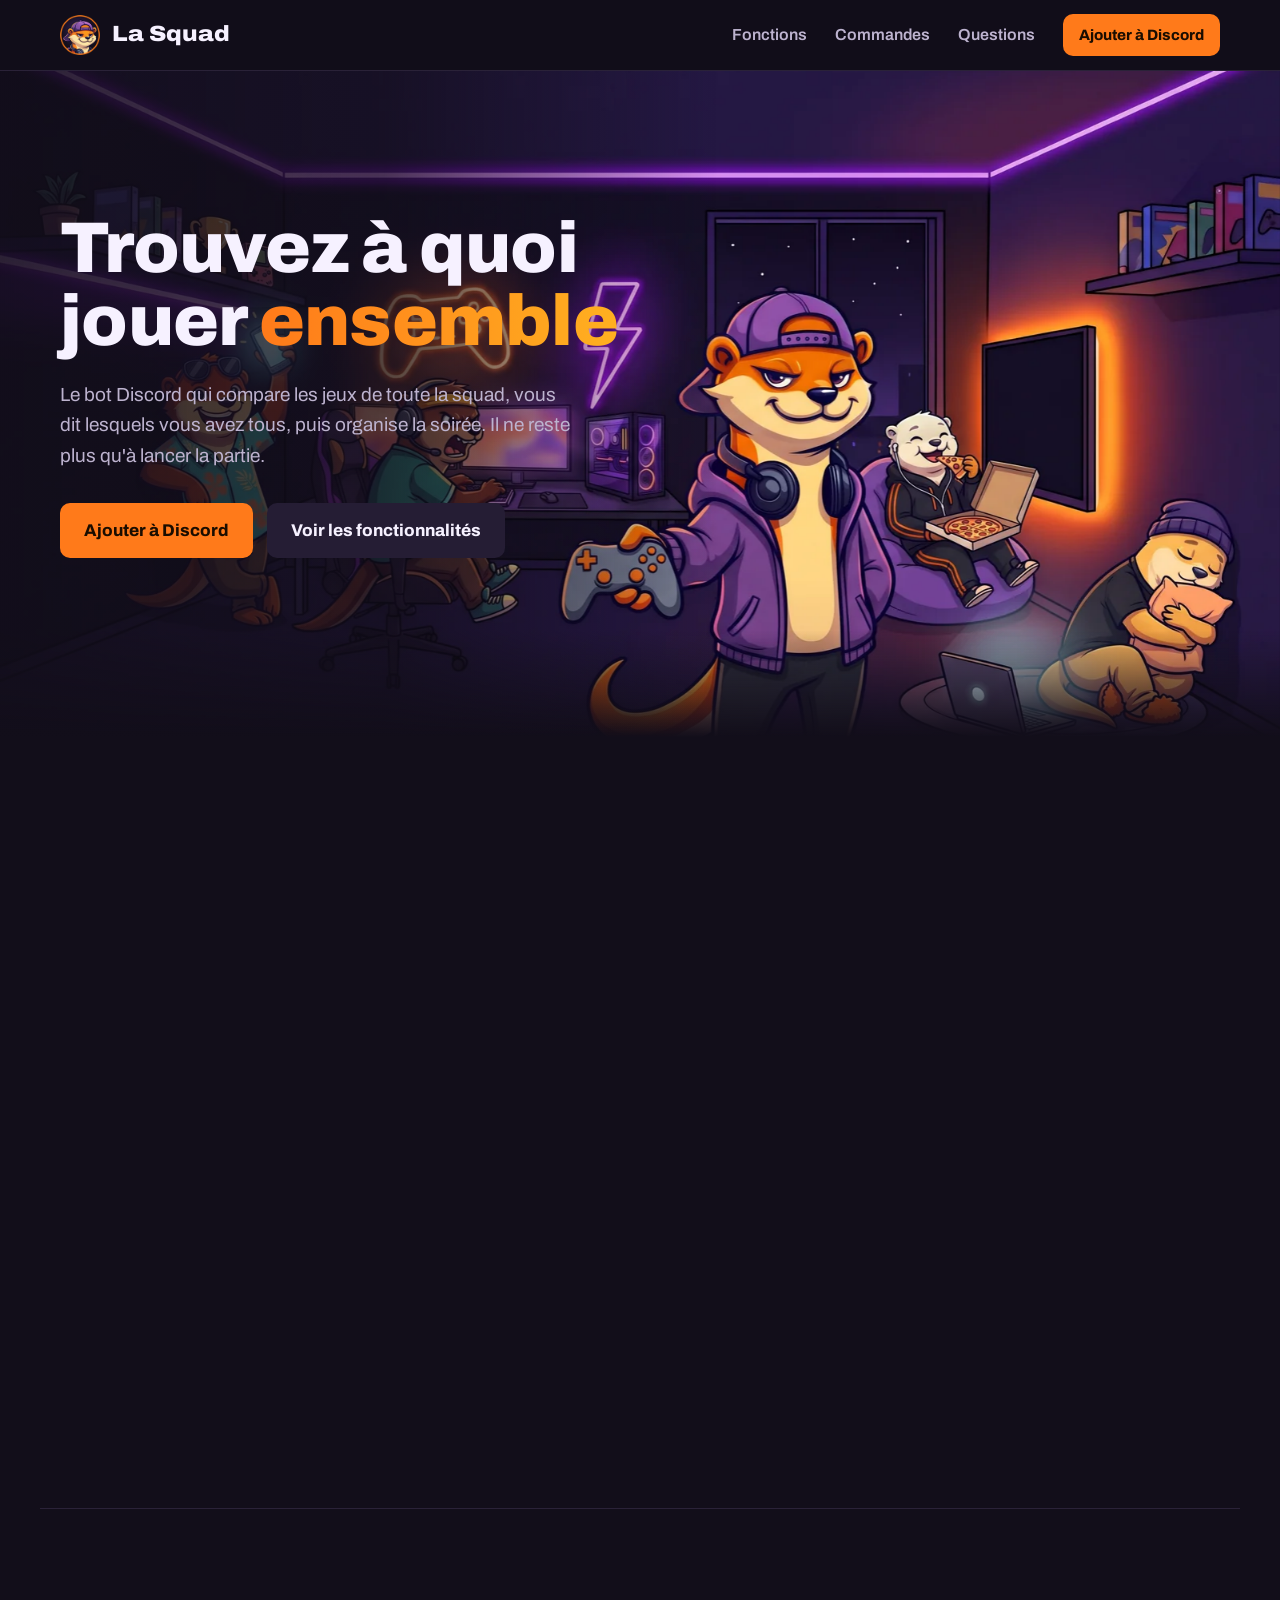
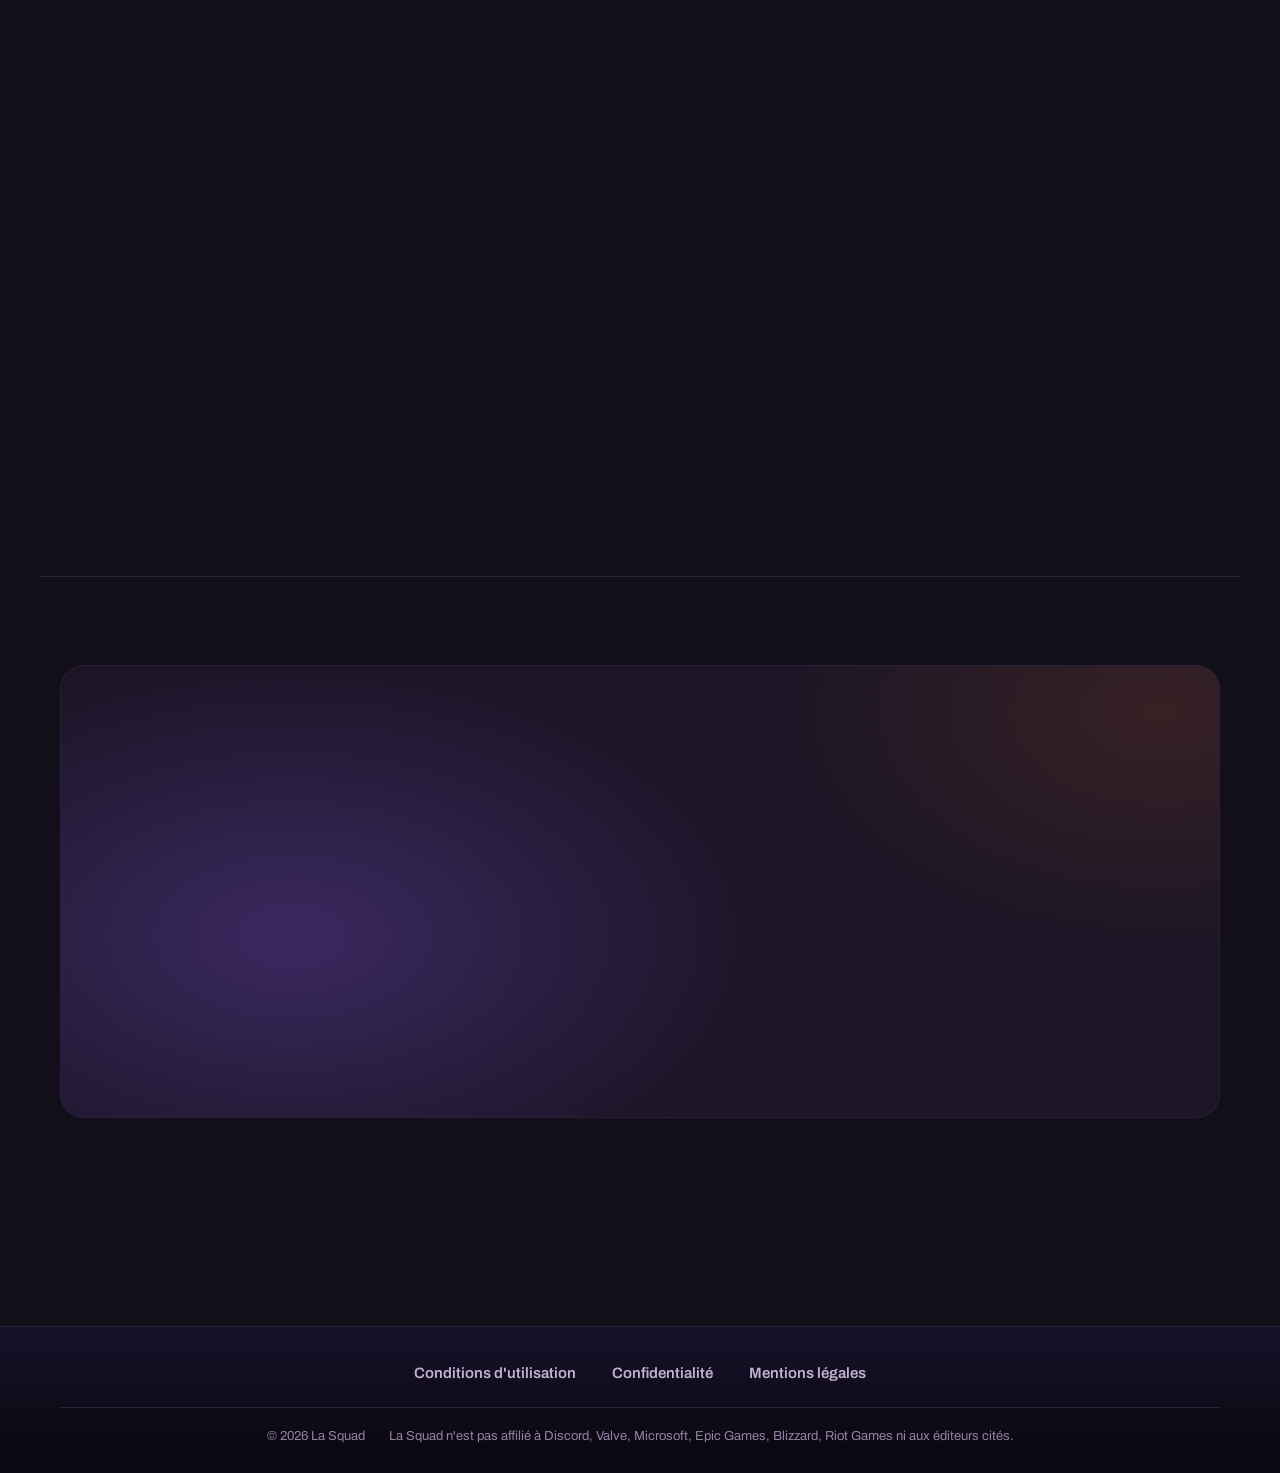
==== index.html @ 44fd1429 "Mise à jour du site (2026-11-11)" ====
<!doctype html>
<html lang="fr">
<head>
  <meta charset="utf-8">
  <meta name="viewport" content="width=device-width, initial-scale=1">
  <title>La Squad · Trouvez à quoi jouer ensemble</title>
  <meta name="description" content="La Squad est un bot Discord en français : il compare les jeux Steam, Game Pass, Epic et Battle.net de tout le salon vocal, organise vos soirées (réponses en un clic, rappels) et prévient la squad des promos.">
  <meta property="og:title" content="La Squad · Trouvez à quoi jouer ensemble">
  <meta property="og:description" content="Le bot Discord qui compare les jeux de toute la squad, puis organise la soirée.">
  <meta property="og:type" content="website">
  <meta property="og:image" content="https://lasquadbot.eu/og-image.png?v=2">
  <meta property="og:image:width" content="1200">
  <meta property="og:image:height" content="630">
  <meta name="twitter:card" content="summary_large_image">

  <meta http-equiv="Content-Security-Policy" content="default-src 'none'; script-src 'self'; style-src 'self'; img-src 'self' data:; font-src 'self'; base-uri 'none'; form-action 'none'">
  <meta name="referrer" content="strict-origin-when-cross-origin">
  <meta name="theme-color" content="#120e1a">
  <link rel="icon" href="favicon.ico" sizes="any">
  <link rel="icon" href="favicon-32.png" type="image/png" sizes="32x32">
  <link rel="apple-touch-icon" href="apple-touch-icon.png">
  <link rel="preload" href="polices/archivo.woff2" as="font" type="font/woff2" crossorigin>
  <link rel="preload" href="loutre/accueil-1600.webp" as="image" imagesrcset="loutre/accueil-1000.webp 1000w, loutre/accueil-1600.webp 1600w, loutre/accueil-2400.webp 2400w, loutre/accueil-2752.webp 2752w" imagesizes="100vw">
  <link rel="stylesheet" href="style.css?v=23">
  <script src="anim.js?v=3"></script>
</head>
<body>

  <header class="top">
    <div class="wrap">
      <a class="logo" href="index.html"><img src="logo-96.png" alt="" width="40" height="40">La Squad</a>
      <nav>
        <a class="hide-mobile" href="#fonctions">Fonctions</a>
        <a class="hide-mobile" href="#commandes">Commandes</a>
        <a class="hide-mobile" href="#questions">Questions</a>
        <!-- Remplace l'identifiant si tu changes d'application Discord -->
        <a class="btn small" href="https://discord.com/oauth2/authorize?client_id=1562905950069727302&amp;scope=bot+applications.commands&amp;permissions=19456">Ajouter à Discord</a>
      </nav>
    </div>
  </header>

  <main>
    <section class="hero">
      <img class="hero-bg" src="loutre/accueil-1600.webp" srcset="loutre/accueil-1000.webp 1000w, loutre/accueil-1600.webp 1600w, loutre/accueil-2400.webp 2400w, loutre/accueil-2752.webp 2752w" sizes="100vw" width="1600" height="893" fetchpriority="high" alt="La squad de loutres en pleine soirée jeux : la mascotte tend une manette pour t'inviter à jouer">
      <div class="wrap">
        <div class="hero-txt">
          <h1 class="load">Trouvez à quoi jouer <span class="hl">ensemble</span></h1>
          <p class="load d1">Le bot Discord qui compare les jeux de toute la squad, vous dit lesquels vous avez tous, puis organise la soirée. Il ne reste plus qu'à lancer la partie.</p>
          <div class="actions load d2">
            <a class="btn" href="https://discord.com/oauth2/authorize?client_id=1562905950069727302&amp;scope=bot+applications.commands&amp;permissions=19456">Ajouter à Discord</a>
            <a class="btn ghost" href="#fonctions">Voir les fonctionnalités</a>
          </div>
        </div>
      </div>
    </section>

    <section class="phares">
      <div class="wrap">
        <h2 class="h2 reveal">Les commandes phares</h2>
        <div class="phares-grid">
          <a class="phare star reveal-l" href="#soiree">
            <span class="une">À la une</span>
            <span class="kick"><img class="e" src="emojis/cal.png" alt="">/soiree</span>
            <h3>Organise la soirée, le bot prévient tout le monde</h3>
            <ul class="checks">
              <li><img class="e" src="emojis/check.png" alt=""><span>Tes potes reçoivent l'invitation en message privé et répondent en un clic</span></li>
              <li><img class="e" src="emojis/check.png" alt=""><span>Chacun a son rappel avant le début : 30 min, ou quand il veut</span></li>
              <li><img class="e" src="emojis/check.png" alt=""><span>L'annonce tombe dans le salon quand ça commence, et tout le monde est prévenu si c'est annulé</span></li>
            </ul>
            <div class="notifs" aria-label="Exemple : les messages privés envoyés par La Squad">
              <div class="notif"><img class="ava" src="logo-96.png" alt=""><div><div class="n-top"><b>La Squad</b><span class="app">APP</span><span class="m">samedi 14:02</span></div><div><img class="e" src="emojis/cal.png" alt=""> <b>Inès</b> t'invite à une soirée : <b>Valheim</b>, samedi 21 h</div><div class="dbtn"><span><img class="e" src="emojis/check.png" alt=""> Je viens</span><span><img class="e" src="emojis/maybe.png" alt=""> Peut-être</span></div></div></div>
              <div class="notif"><img class="ava" src="logo-96.png" alt=""><div><div class="n-top"><b>La Squad</b><span class="app">APP</span><span class="m">samedi 20:30</span></div><div><img class="e" src="emojis/bell.png" alt=""> Rappel : <b>Valheim</b> commence dans 30 min avec Inès, Théo et Lucas</div></div></div>
            </div>
          </a>
          <div class="phares-side">
            <a class="phare reveal-r" href="#fonctions"><span class="kick"><img class="e" src="emojis/pad.png" alt="">/nosjeux</span><p>Les jeux que tout le salon vocal possède, avec assez de places pour tout le monde.</p><span class="go">Voir →</span></a>
            <a class="phare reveal-r" href="#profil"><span class="kick"><img class="e" src="emojis/target.png" alt="">/profil</span><p>La carte de chaque joueur : ce qu'il joue, ses comptes, vos jeux en commun.</p><span class="go">Voir →</span></a>
            <a class="phare reveal-r" href="#promos"><span class="kick"><img class="e" src="emojis/gift.png" alt="">Jeux offerts</span><p>Les jeux offerts et les promos qui vous concernent, chaque jeudi dans ton salon.</p><span class="go">Voir →</span></a>
          </div>
        </div>
      </div>
    </section>

    <section class="block steps-block">
      <div class="wrap">
        <div>
          <h2 class="h2 reveal">Prêt en 3 étapes</h2>
          <ol class="steps">
            <li class="reveal"><h3>Ajoute le bot</h3><p>«&nbsp;Ajouter à Discord&nbsp;», puis choisis ton serveur.</p></li>
            <li class="reveal"><h3>Relie ton Steam</h3><p>Chacun tape <code>/profil</code> et se connecte avec Steam.</p></li>
            <li class="reveal"><h3>Rejoignez le vocal</h3><p>Tapez <code>/nosjeux</code> et choisissez.</p></li>
          </ol>
        </div>
        <img class="steps-otter reveal-l" src="loutre/coucou.webp" alt="" width="340" height="490" loading="lazy">
      </div>
    </section>

    <section class="feat rev squad" id="squad">
      <div class="wrap">
        <div class="txt reveal">
          <span class="kick"><img class="e" src="emojis/people.png" alt="">Le principe</span>
          <h2>Ta squad, c'est ton vocal</h2>
          <p>Pas de groupe à créer ni de liste à tenir à jour. Quand tu tapes <code>/nosjeux</code>, La Squad regarde qui est avec toi dans le salon vocal : c'est ta squad du soir.</p>
          <ul class="checks">
            <li><img class="e" src="emojis/check.png" alt=""><span>Chacun relie ses comptes une seule fois avec <code>/profil</code></span></li>
            <li><img class="e" src="emojis/check.png" alt=""><span>À 3 ce soir, à 6 samedi : le bot ne garde que les jeux avec assez de places pour tout le monde</span></li>
            <li><img class="e" src="emojis/check.png" alt=""><span>Les jeux qui manquent à un ou deux d'entre vous sont repérés, et le salon est prévenu quand ils sont en promo</span></li>
          </ul>
        </div>
        <div class="visual reveal-l">
<figure class="shot vocal" aria-label="Exemple : quatre potes dans un salon vocal, puis /nosjeux">
<div class="vc-head"><span class="spk"></span>Soirée jeux<span class="m">4 dans le vocal</span></div>
<ul class="vc-list">
<li><span class="ava a1 talk"></span><b>Théo</b><span class="tags">Steam · Game Pass</span></li>
<li><span class="ava a2"></span><b>Inès</b><span class="tags">Steam</span></li>
<li><span class="ava a3"></span><b>Lucas</b><span class="tags">Steam · Epic</span></li>
<li><span class="ava a4"></span><b>Sarah</b><span class="tags">Steam · Battle.net</span></li>
</ul>
<div class="vc-arrow"><span class="slash">/nosjeux</span></div>
<div class="vc-result"><img class="e" src="emojis/pad.png" alt=""><span><b>7 jeux</b> que vous avez tous les quatre</span></div>
</figure>
          <img class="mascot right" src="loutre/pouf.webp" alt="" width="360" height="403" loading="lazy">
        </div>
      </div>
    </section>

    <div id="fonctions">
    <section class="feat">
      <div class="wrap">
        <div class="txt reveal">
          <span class="kick"><img class="e" src="emojis/pad.png" alt="">/nosjeux</span>
          <h2>Les jeux que vous avez tous</h2>
          <p>Dans le vocal, tape <code>/nosjeux</code>. Le bot compare les bibliothèques de tout le monde et ne garde que les jeux multijoueurs avec assez de places pour la squad.</p>
          <ul class="checks">
            <li><img class="e" src="emojis/check.png" alt=""><span>Les jeux que vous jouez le plus passent en premier</span></li>
            <li><img class="e" src="emojis/check.png" alt=""><span>Des filtres : coop, PvP, gratuits…</span></li>
            <li><img class="e" src="emojis/check.png" alt=""><span>Un tirage au sort quand personne ne se décide</span></li>
          </ul>
        </div>
        <div class="visual reveal-r">
<figure class="shot" aria-label="Exemple : réponse à /nosjeux">
<div class="who"><span class="ava a1"></span><b>Théo</b> a utilisé <span class="slash">/nosjeux</span></div>
<div class="embed"><div class="k"><img class="e" src="emojis/pad.png" alt=""> Jeu 1 sur 7 en commun · 4 joueurs</div><div class="t">Deep Rock Galactic</div><div>Coop jusqu'à 4 · mineurs nains dans l'espace</div><div class="tile g1">DEEP ROCK GALACTIC</div><div class="s"><img class="e" src="emojis/square_blue.png" alt=""> Steam · <img class="e" src="emojis/square.png" alt=""> Game Pass</div></div>
<div class="dbtn"><span>◀</span><span>▶</span><span><img class="e" src="emojis/dice.png" alt=""> Au hasard</span><span><img class="e" src="emojis/people.png" alt=""> Joueurs</span></div>
</figure>
          <img class="mascot left" src="loutre/manette.webp" alt="" width="320" height="476" loading="lazy">
        </div>
      </div>
    </section>

    <section class="feat rev" id="soiree">
      <div class="wrap">
        <div class="txt reveal">
          <span class="kick"><img class="e" src="emojis/cal.png" alt="">/soiree</span>
          <h2>Une soirée organisée en un message</h2>
          <p>Un jeu, une heure, le nombre de places. Chacun répond en un clic et le bot s'occupe du reste.</p>
          <ul class="checks">
            <li><img class="e" src="emojis/check.png" alt=""><span>Les potes absents sont invités en message privé</span></li>
            <li><img class="e" src="emojis/check.png" alt=""><span>Un rappel avant le début</span></li>
            <li><img class="e" src="emojis/check.png" alt=""><span>Elle peut revenir chaque semaine</span></li>
          </ul>
        </div>
        <div class="visual reveal-l">
<figure class="shot" aria-label="Exemple : soirée organisée avec /soiree, puis le rappel">
<div class="who"><span class="ava a2"></span><b>Inès</b> a utilisé <span class="slash">/soiree</span></div>
<div class="embed"><div class="k"><img class="e" src="emojis/cal.png" alt=""> Soirée · samedi 21 h</div><div class="t">Valheim</div><div><img class="e" src="emojis/check.png" alt=""> <b>Je viens</b> · Inès, Théo, Lucas<br><img class="e" src="emojis/maybe.png" alt=""> <b>Peut-être</b> · Sarah<br><span class="m">1 place libre sur 4</span></div></div>
<div class="dbtn"><span><img class="e" src="emojis/check.png" alt=""> Je viens</span><span><img class="e" src="emojis/maybe.png" alt=""> Peut-être</span><span>Pas dispo</span></div>
<div class="gap"></div>
<div class="who"><img class="ava" src="logo-96.png" alt=""><b>La Squad</b> · message privé</div>
<div class="embed"><div class="k"><img class="e" src="emojis/bell.png" alt=""> Rappel · dans 30 min</div><div><b>Valheim</b> commence à 21 h avec Inès, Théo et Lucas.</div></div>
</figure>
          <img class="mascot right" src="loutre/megaphone.webp?v=2" alt="" width="350" height="459" loading="lazy">
        </div>
      </div>
    </section>

    <section class="feat" id="profil">
      <div class="wrap">
        <div class="txt reveal">
          <span class="kick"><img class="e" src="emojis/target.png" alt="">/profil</span>
          <h2>La carte de chaque joueur</h2>
          <p>À quoi joue un pote en ce moment, ses genres préférés, sa prochaine soirée et vos jeux en commun.</p>
          <ul class="checks">
            <li><img class="e" src="emojis/check.png" alt=""><span>Steam, Game Pass, Epic, Battle.net, Riot</span></li>
            <li><img class="e" src="emojis/check.png" alt=""><span>Les jeux prêtés par ta famille Steam comptent</span></li>
            <li><img class="e" src="emojis/check.png" alt=""><span>Tu choisis ce que les autres voient</span></li>
          </ul>
        </div>
        <div class="visual reveal-r">
<figure class="shot" aria-label="Exemple : carte /profil">
<div class="who"><span class="ava a3"></span><b>Lucas</b> a utilisé <span class="slash">/profil</span></div>
<div class="embed v2"><div class="t">Lucas</div><div class="s"><img class="e" src="emojis/square_blue.png" alt=""> Steam : <span class="lk">lucas_fr</span><br><img class="e" src="emojis/square.png" alt=""> Game Pass : <img class="e" src="emojis/check.png" alt="oui"></div><hr><div class="s"><img class="e" src="emojis/pad.png" alt=""> Joue en ce moment à <b>Helldivers 2</b><br><img class="e" src="emojis/target.png" alt=""> Action · Coop · Survie</div><hr><div class="s"><img class="e" src="emojis/cal.png" alt=""> Prochaine soirée : <span class="lk">Valheim</span> · samedi 21 h<br><img class="e" src="emojis/people.png" alt=""> <b>12 jeux</b> en commun avec toi</div>
<div class="gallery"><div class="tile g3">HELLDIVERS 2</div><div class="tile g2">VALHEIM</div><div class="tile g1">DEEP ROCK</div><div class="tile g4">LETHAL CO.</div></div></div>
</figure>
          <img class="mascot left" src="loutre/telephone.webp" alt="" width="400" height="463" loading="lazy">
        </div>
      </div>
    </section>

    <section class="feat rev" id="promos">
      <div class="wrap">
        <div class="txt reveal">
          <span class="kick"><img class="e" src="emojis/gift.png" alt="">Promos et jeux offerts</span>
          <h2>Les bons plans qui comptent pour vous</h2>
          <p>Quand un jeu qui manque à une partie de la squad baisse, le salon est prévenu. Et toi en message privé pour ta liste de souhaits Steam.</p>
          <ul class="checks">
            <li><img class="e" src="emojis/check.png" alt=""><span>Les jeux offerts sur Epic, Steam, GOG… chaque jeudi</span></li>
            <li><img class="e" src="emojis/check.png" alt=""><span>Les admins choisissent le salon</span></li>
            <li><img class="e" src="emojis/check.png" alt=""><span>Seulement les jeux qui vous concernent</span></li>
          </ul>
        </div>
        <div class="visual reveal-l">
<figure class="shot" aria-label="Exemple : alerte promo et jeux offerts">
<div class="who"><img class="ava" src="logo-96.png" alt=""><b>La Squad</b> · #bons-plans</div>
<div class="embed"><div class="k"><img class="e" src="emojis/fire.png" alt=""> Promo · il manque à 2 joueurs de la squad</div><div class="t">Lethal Company <span class="price">−40 %</span></div><div>5,99 € au lieu de 9,99 €<br>Sarah et Lucas ne l'ont pas</div></div>
<div class="gap"></div>
<div class="who"><img class="ava" src="logo-96.png" alt=""><b>La Squad</b> · #bons-plans</div>
<div class="embed"><div class="k"><img class="e" src="emojis/gift.png" alt=""> Offerts cette semaine</div><div><b>Epic</b> · Hades · <b>Steam</b> · Brotato</div></div>
</figure>
          <img class="mascot right" src="loutre/clin.webp" alt="" width="300" height="367" loading="lazy">
        </div>
      </div>
    </section>
    </div>

    <section class="block">
      <div class="wrap">
        <div class="sec-head peek reveal"><h2 class="h2">Et aussi</h2><img class="flip" src="loutre/pizza.webp" alt="" width="240" height="235" loading="lazy"></div>
        <div class="minis">
          <div class="mini reveal"><img class="e" src="emojis/search.png" alt=""><code>/jeu</code><p>La fiche d'un jeu : description, prix, avis Steam et qui l'a déjà.</p></div>
          <div class="mini reveal"><img class="e" src="emojis/trophy.png" alt=""><code>/recap</code><p>Le récap du mois : soirées, jeux joués et MVP de la squad.</p></div>
          <div class="mini reveal"><img class="e" src="emojis/fire.png" alt=""><code>/nouveautes</code><p>Les nouveautés, tendances et sorties Steam du moment.</p></div>
          <div class="mini reveal"><img class="e" src="emojis/cal.png" alt=""><code>/messoirees</code><p>Tes soirées à venir, sur tous tes serveurs.</p></div>
        </div>
      </div>
    </section>


    <section class="block" id="commandes">
      <div class="wrap">
        <h2 class="h2 reveal">Les commandes</h2>
        <dl class="commands reveal">
            <div class="cmd"><dt><code>/nosjeux</code></dt><dd>Les jeux multijoueurs que tout le salon vocal possède, un à la fois ou en liste, avec des filtres et un tirage au sort.</dd></div>
            <div class="cmd"><dt><code>/soiree</code></dt><dd>Organise une soirée sur un jeu : réponses en un clic, invitations en privé, rappel avant le début.</dd></div>
            <div class="cmd"><dt><code>/messoirees</code></dt><dd>Tes soirées à venir sur tous tes serveurs.</dd></div>
            <div class="cmd"><dt><code>/jeu</code></dt><dd>La fiche d'un jeu et qui l'a dans ta squad.</dd></div>
            <div class="cmd"><dt><code>/profil</code></dt><dd>Ta carte de joueur, tes comptes et tes réglages, ou la carte d'un pote.</dd></div>
            <div class="cmd"><dt><code>/nouveautes</code></dt><dd>Les nouveautés, tendances et jeux offerts du moment.</dd></div>
            <div class="cmd"><dt><code>/recap</code></dt><dd>Le récap du mois de la squad, publié tout seul chaque 1er du mois.</dd></div>
            <div class="cmd"><dt><code>/aide</code></dt><dd>Le mode d'emploi, par thème.</dd></div>
            <div class="cmd"><dt><code>/mesdonnees</code></dt><dd>Efface toutes tes données, tout de suite.</dd></div>
            <div class="cmd"><dt><code>/reglages</code></dt><dd>Pour les admins : alertes promo, récap du mois, soirées et accès.</dd></div>
        </dl>
      </div>
    </section>

    <section class="block" id="questions">
      <div class="wrap faq-wrap">
        <div class="faq-side reveal-l">
          <h2 class="h2">Questions</h2>
          <p>Les réponses aux questions qu'on nous pose le plus.</p>
          <div class="faq-otter">
            <span class="qm q1" aria-hidden="true">?</span><span class="qm q2" aria-hidden="true">?</span><span class="qm q3" aria-hidden="true">?</span><span class="qm q4" aria-hidden="true">?</span>
            <img src="loutre/surpris.webp" alt="" width="320" height="460" loading="lazy">
          </div>
        </div>
        <div class="faq reveal-r">
            <details><summary>Le bot a-t-il accès à mon compte Steam&nbsp;?</summary><p>Non. Tu te connectes sur la page officielle de Steam, qui confirme seulement que le compte est à toi. Le bot lit ensuite tes informations publiques (pseudo et liste de jeux) et ne voit jamais ton mot de passe.</p></details>
            <details><summary>Le bot ne voit aucun de mes jeux, pourquoi&nbsp;?</summary><p>Tes détails de jeux sont sûrement privés. Sur Steam&nbsp;: ton profil, Modifier le profil, Paramètres de confidentialité, puis «&nbsp;Détails des jeux&nbsp;: Public&nbsp;». Le bot relit ta bibliothèque tout seul dans les 12 h.</p></details>
            <details><summary>Le bot écoute-t-il le salon vocal&nbsp;?</summary><p>Non. Il regarde seulement qui est connecté au salon quand tu tapes une commande. Il n'écoute rien et ne lit pas vos messages.</p></details>
            <details><summary>Game Pass et Steam, ça marche ensemble&nbsp;?</summary><p>Seulement si le jeu propose le crossplay entre Steam et Xbox. Vérifie sur la page du jeu.</p></details>
            <details><summary>Comment supprimer mes données&nbsp;?</summary><p>Tape <code>/mesdonnees</code>&nbsp;: tout est effacé tout de suite. Voir aussi la <a href="confidentialite.html">politique de confidentialité</a>.</p></details>
        </div>
      </div>
    </section>

    <section class="block cta">
      <div class="wrap">
        <div class="cta-box">
          <img class="cta-otter reveal-l" src="loutre/canape.webp" alt="" width="760" height="742" loading="lazy">
          <div class="cta-txt reveal-r">
            <h2 class="h2">Ta squad t'attend</h2>
            <p>Ajoute La Squad à ton serveur et lancez la partie ce soir.</p>
            <a class="btn" href="https://discord.com/oauth2/authorize?client_id=1562905950069727302&amp;scope=bot+applications.commands&amp;permissions=19456">Ajouter à Discord</a>
          </div>
        </div>
      </div>
    </section>

  </main>

  <footer>
    <img class="foot-otter" src="loutre/allongee.webp" alt="" width="460" height="344" loading="lazy">
    <div class="wrap">
      <nav class="foot-links" aria-label="Informations">
        <a href="cgu.html">Conditions d'utilisation</a>
        <a href="confidentialite.html">Confidentialité</a>
        <a href="cgu.html#mentions-legales">Mentions légales</a>
      </nav>
      <div class="foot-bottom">
        <span>© 2026 La Squad</span>
        <span>La Squad n'est pas affilié à Discord, Valve, Microsoft, Epic Games, Blizzard, Riot Games ni aux éditeurs cités.</span>
      </div>
    </div>
  </footer>
</body>
</html>
---- style.css ----
/* La Squad : site sur le modèle des sites de bots (MEE6), avec la loutre.
   Un seul thème, sombre, voulu. Polices hébergées ici (licence OFL, voir polices/).
   Les éléments apparaissent quand ils arrivent à l'écran grâce à anim.js : sans ce script, ou si
   l'ordinateur demande moins d'animations, tout est simplement affiché.
   Après une modification : augmenter le ?v= de style.css dans les 3 pages (sinon le navigateur garde l'ancienne). */

@font-face {
  font-family: "Archivo";
  src: url("polices/archivo.woff2") format("woff2");
  font-weight: 100 900;
  font-stretch: 62% 125%;
  font-display: swap;
}
@font-face {
  font-family: "IBM Plex Mono";
  src: url("polices/plexmono-400.woff2") format("woff2");
  font-weight: 400;
  font-display: swap;
}
@font-face {
  font-family: "IBM Plex Mono";
  src: url("polices/plexmono-500.woff2") format("woff2");
  font-weight: 500;
  font-display: swap;
}

:root {
  --night: #120e1a;      /* fond */
  --night-2: #0c0912;    /* bas de page */
  --paper: #1b1526;      /* cartes et bandes */
  --raised: #251d34;     /* boutons secondaires, bulles */
  --line: #2a2238;       /* traits de séparation */
  --text: #f6f1ff;
  --muted: #bdb3cf;
  --orange: #ff7a1a;
  --gold: #ffb020;
  --violet: #8b5cf6;
  --violet-d: #7c3aed;
  --discord: #313338;
  --display: "Archivo", system-ui, sans-serif;
  --mono: "IBM Plex Mono", ui-monospace, monospace;
  --ease: cubic-bezier(.2, .8, .3, 1.2);   /* petit rebond */
  --out: cubic-bezier(.16, 1, .3, 1);
  color-scheme: dark;
}

* { box-sizing: border-box; }
html { scroll-behavior: smooth; scroll-padding-top: 80px; }
body { margin: 0; background: var(--night); color: var(--text); font: 17px/1.6 var(--display); overflow-x: hidden; }
a { color: inherit; text-decoration: none; }
img { max-width: 100%; }
code { font-family: var(--mono); font-size: .86em; background: #0d0a13; color: var(--gold); padding: 2px 7px; border-radius: 6px; white-space: nowrap; }
:focus-visible { outline: 3px solid var(--gold); outline-offset: 3px; border-radius: 6px; }
.wrap { max-width: 1200px; margin: 0 auto; padding-left: max(20px, env(safe-area-inset-left, 0px)); padding-right: max(20px, env(safe-area-inset-right, 0px)); }
.e { width: 18px; height: 18px; vertical-align: -3px; flex: none; }
.flip { scale: -1 1; }   /* loutre retournée (indépendant des animations qui utilisent transform) */

/* ---------------------------------------------------------------- boutons */
.btn { display: inline-flex; align-items: center; gap: 8px; background: var(--orange); color: #1a0d00; font-weight: 750; padding: 14px 24px; border-radius: 10px; transition: transform .2s var(--ease), box-shadow .2s, background-color .2s; }
.btn:hover { background: #ff8b36; transform: translateY(-2px); box-shadow: 0 12px 28px -8px rgba(255, 122, 26, .55); }
.btn:active { transform: translateY(1px); box-shadow: none; transition-duration: .06s; }
.btn.ghost { background: var(--raised); color: var(--text); }
.btn.ghost:hover { background: #30263f; box-shadow: 0 12px 28px -10px rgba(0, 0, 0, .7); }
.btn.small { padding: 9px 16px; font-size: 15px; }

/* ---------------------------------------------------------------- en-tête */
header.top { position: sticky; top: 0; z-index: 10; background: rgba(18, 14, 26, .9); backdrop-filter: blur(10px); border-bottom: 1px solid var(--line); }
header.top .wrap { display: flex; justify-content: space-between; align-items: center; gap: 12px; padding-block: 14px; }
.logo { display: flex; gap: 12px; align-items: center; font-weight: 850; font-size: 22px; font-stretch: 112%; }
.logo img { width: 40px; height: 40px; }
nav { display: flex; gap: 28px; align-items: center; font-size: 16px; font-weight: 600; color: var(--muted); }
nav a:not(.btn) { position: relative; transition: color .2s; }
nav a:not(.btn)::after { content: ""; position: absolute; left: 0; right: 0; bottom: -4px; height: 2px; background: var(--orange); border-radius: 2px; transform: scaleX(0); transition: transform .25s ease; }
nav a:not(.btn):hover { color: var(--text); }
nav a:not(.btn):hover::after { transform: scaleX(1); }

/* ------------------------------------------------- haut de page : la scène */
.hero { position: relative; overflow: hidden; background: var(--night); min-height: clamp(560px, 52vw, 800px); display: flex; align-items: center; }
.hero-bg { position: absolute; inset: 0; width: 100%; height: 100%; object-fit: cover; object-position: right center; }
.hero::before { content: ""; position: absolute; inset: 0; z-index: 1; pointer-events: none;
  background: linear-gradient(90deg, rgba(18, 14, 26, .88) 0%, rgba(18, 14, 26, .72) 30%, rgba(18, 14, 26, 0) 56%),
              linear-gradient(0deg, var(--night) 0, rgba(18, 14, 26, 0) 16%); }
.hero > .wrap { position: relative; z-index: 2; width: 100%; padding-block: 72px 110px; }
.hero-txt { max-width: 600px; }
h1 { font-size: clamp(42px, 5.6vw, 76px); line-height: 1.02; margin: 0 0 22px; font-weight: 850; letter-spacing: -.01em; text-wrap: balance; }
.hl { background: linear-gradient(90deg, var(--orange), var(--gold)); -webkit-background-clip: text; background-clip: text; color: transparent; }
.hero p { font-size: 19px; color: var(--muted); margin: 0 0 32px; max-width: 32rem; }
.actions { display: flex; gap: 14px; align-items: center; flex-wrap: wrap; }


/* ------------------------------------------------- commandes phares : /soiree en grand, les autres à côté */
.phares .wrap { padding-block: 88px 24px; }
.phares-grid { display: grid; grid-template-columns: minmax(0, 1.35fr) minmax(0, 1fr); gap: 20px; }
.phares-side { display: grid; gap: 20px; }
.phare { position: relative; display: grid; gap: 12px; align-content: start; background: var(--paper); border: 1px solid var(--line); border-radius: 18px; padding: 24px; transition: translate .25s var(--ease), border-color .25s, box-shadow .25s; }
.phare:hover { translate: 0 -4px; border-color: #3d3156; box-shadow: 0 22px 44px -22px rgba(0, 0, 0, .85); }
.phare .kick { justify-self: start; }
.phare p { margin: 0; color: var(--muted); font-size: 15px; }
.phare .go { color: var(--orange); font-weight: 750; font-size: 15px; }
.phare .go { transition: transform .2s var(--ease); justify-self: start; }
.phare:hover .go { transform: translateX(4px); }
.star { padding: 30px; border: 0; background:
  linear-gradient(var(--paper), var(--paper)) padding-box,
  linear-gradient(135deg, var(--violet), var(--orange)) border-box; border: 2px solid transparent;
  box-shadow: 0 30px 70px -30px rgba(139, 92, 246, .55); }
.star:hover { border-color: transparent; }
.star h3 { margin: 4px 0 0; font-size: clamp(24px, 2.4vw, 32px); line-height: 1.12; font-weight: 850; text-wrap: balance; }
.star .checks { font-size: 15px; gap: 8px; }
.une { position: absolute; top: 18px; right: 18px; background: linear-gradient(90deg, var(--violet-d), var(--orange)); color: #fff; font-weight: 800; font-size: 12px; letter-spacing: .06em; text-transform: uppercase; padding: 5px 10px; border-radius: 999px; }
/* Les messages privés, façon notifications Discord */
.notifs { display: grid; gap: 10px; margin-top: 6px; font: 14px/1.45 "gg sans", "Noto Sans", system-ui, sans-serif; color: #dbdee1; }
.notif { display: flex; gap: 12px; align-items: flex-start; background: var(--discord); border: 1px solid #1e1f22; border-radius: 12px; padding: 12px 14px; box-shadow: 0 14px 30px -16px rgba(0, 0, 0, .8); }
.notif .ava { width: 36px; height: 36px; }
.notif b { color: #f2f3f5; }
.n-top { display: flex; align-items: center; gap: 6px; margin-bottom: 2px; }
.app { background: #5865f2; color: #fff; font-size: 10px; font-weight: 700; padding: 1px 4px; border-radius: 3px; }
.n-top .m { font-size: 12px; }
.notif:nth-child(2) { margin-left: 28px; }

/* ------------------------------- fonctions : texte d'un côté, visuel de l'autre */
.feat .wrap { display: grid; grid-template-columns: minmax(0, 1fr) minmax(0, 1.1fr); gap: 72px; align-items: center; padding-block: 104px; }
.feat.rev .txt { order: 2; }
.kick { display: inline-flex; align-items: center; gap: 8px; font: 500 15px var(--mono); color: #d8ccff; background: rgba(139, 92, 246, .14); border: 1px solid rgba(139, 92, 246, .4); padding: 6px 14px 6px 10px; border-radius: 999px; user-select: none; -webkit-user-select: none; }
.kick .e { width: 20px; height: 20px; }
.feat h2 { font-size: clamp(30px, 3.4vw, 44px); line-height: 1.08; margin: 16px 0 16px; font-weight: 850; text-wrap: balance; }
.feat p { color: var(--muted); margin: 0 0 22px; font-size: 18px; }
.checks { list-style: none; margin: 0; padding: 0; display: grid; gap: 12px; }
.checks li { display: flex; gap: 10px; align-items: flex-start; }
.checks li .e { margin-top: 4px; }

.visual { position: relative; padding: 40px 0 40px 0; }
.visual::before { content: ""; position: absolute; inset: 0 -10%; background: radial-gradient(50% 50% at 50% 50%, rgba(139, 92, 246, .22), transparent 70%); z-index: -1; }
.feat.rev .visual::before { background: radial-gradient(50% 50% at 50% 50%, rgba(255, 122, 26, .16), transparent 70%); }
.mascot { position: absolute; bottom: -12px; width: 170px; height: auto; filter: drop-shadow(0 16px 20px rgba(0, 0, 0, .5)); z-index: 2; pointer-events: none; }
.mascot.left { left: -12%; }
.mascot.right { right: -12%; }
/* Le principe : sur son pouf, en bas à droite de la carte qu'elle chevauche */
.squad .mascot { width: 180px; right: -5%; bottom: -26px; }
/* /nosjeux : entre le texte et la carte */
.feat:not([id]) .mascot { width: 160px; }
/* /soiree : à droite de l'invitation, le mégaphone vers la carte */
#soiree .mascot { width: 175px; }
/* /profil : accoudée au bord gauche de la carte */
#profil .shot { margin-inline: 18% 0; }
#profil .mascot { width: 200px; left: calc(18% - 160px); bottom: 10px; }
/* Bons plans : assise sur le bord haut de la carte, les jambes devant (le siège est à 95 % de sa largeur depuis le haut) */
#promos .mascot { width: 150px; top: calc(40px - 143px); bottom: auto; right: calc(12% + 12px); }
.feat .shot { margin-inline: 12% 4%; }
.feat.rev .shot { margin-inline: 4% 12%; }

/* Cadre de capture (rendu HTML en attendant les vraies captures) */
.shot { position: relative; z-index: 1; margin: 0; background: var(--discord); border: 1px solid #1e1f22; border-radius: 14px; box-shadow: 0 30px 60px -20px rgba(0, 0, 0, .75); padding: 18px; font: 14px/1.45 "gg sans", "Noto Sans", system-ui, sans-serif; color: #dbdee1; }
.who { display: flex; gap: 8px; align-items: center; font-size: 13px; color: #949ba4; margin-bottom: 6px; }
.who b { color: #f2f3f5; }
.ava { width: 24px; height: 24px; border-radius: 50%; flex: none; }
.a1 { background: #e9a23b; } .a2 { background: #7a5cff; } .a3 { background: #3fb68b; } .a4 { background: #e2557b; }

/* Le principe de la squad : un salon vocal Discord, puis le résultat de /nosjeux */
.vocal { padding: 16px; }
.vc-head { display: flex; align-items: center; gap: 8px; font-weight: 700; color: #f2f3f5; font-size: 15px; margin-bottom: 8px; }
.vc-head .m { margin-left: auto; font-weight: 400; }
.spk { width: 18px; height: 14px; flex: none; background: #949ba4; clip-path: polygon(0 30%, 30% 30%, 62% 0, 62% 100%, 30% 70%, 0 70%); }
.vc-list { list-style: none; margin: 0 0 4px; padding: 0 0 0 10px; display: grid; gap: 2px; border-left: 2px solid #3f4147; }
.vc-list li { display: flex; align-items: center; gap: 10px; padding: 6px 10px; border-radius: 6px; }
.vc-list .ava { width: 28px; height: 28px; }
.vc-list .talk { box-shadow: 0 0 0 2px #313338, 0 0 0 4px #23a55a; }
.vc-list b { color: #f2f3f5; font-weight: 600; }
.tags { margin-left: auto; font-size: 12px; color: #949ba4; }
.vc-arrow { display: flex; flex-direction: column; align-items: center; gap: 4px; margin: 6px 0; }
.vc-arrow::before, .vc-arrow::after { content: ""; width: 2px; height: 14px; background: #4e5058; }
.vc-arrow::after { width: 0; height: 0; background: none; border: 6px solid transparent; border-top-color: #4e5058; border-bottom: 0; }
.vc-result { display: flex; align-items: center; gap: 10px; background: #2b2d31; border-left: 4px solid var(--orange); border-radius: 4px; padding: 12px 14px; color: #f2f3f5; font-size: 15px; }
.vc-result .e { width: 22px; height: 22px; }
.slash { color: #c9cdfb; background: #3c4270; border-radius: 3px; padding: 0 3px; }
.embed { background: #2b2d31; border-left: 4px solid #7c3aed; border-radius: 4px; padding: 10px 14px 12px; display: grid; gap: 4px; }
.embed.v2 { border: 1px solid #3f4147; border-left: 4px solid #7c3aed; border-radius: 8px; }
.embed hr { border: 0; height: 1px; background: #4e5058; width: 100%; margin: 4px 0; }
.k { font-size: 12px; color: #b5bac1; }
.t { font-weight: 700; color: #f2f3f5; font-size: 16px; }
.s { font-size: 13px; }
.m { color: #949ba4; font-size: 13px; }
.lk { color: #00a8fc; }
.price { background: #248046; color: #fff; font-size: 12px; padding: 1px 6px; border-radius: 4px; margin-left: 4px; }
.tile { border-radius: 4px; display: grid; place-items: center; color: #fff; font-weight: 800; font-size: 12px; letter-spacing: .06em; text-shadow: 0 2px 6px #000; aspect-ratio: 460 / 215; margin-top: 4px; }
.g1 { background: linear-gradient(135deg, #1e293b, #f97316 60%, #fde68a); }
.g2 { background: linear-gradient(135deg, #0c4a6e, #38bdf8 55%, #14532d); }
.g3 { background: linear-gradient(135deg, #3f3f1a, #facc15 50%, #1c1917); }
.g4 { background: linear-gradient(135deg, #3b0764, #f43f5e 55%, #111); }
.gallery { display: grid; grid-template-columns: 1fr 1fr; gap: 4px; }
.gallery .tile { aspect-ratio: 16 / 9; font-size: 10px; }
.dbtn { display: flex; gap: 6px; flex-wrap: wrap; margin-top: 8px; }
.dbtn span { background: #4e5058; color: #fff; border-radius: 8px; padding: 5px 11px; font-size: 13px; display: inline-flex; gap: 5px; align-items: center; }
.gap { height: 14px; }

/* ------------------------------------------------------------ autres blocs */
section.block .wrap { padding-block: 88px; border-top: 1px solid var(--line); }
#questions .wrap { border-top: 0; }   /* le tableau des commandes fait déjà la séparation */
.h2 { font-size: clamp(30px, 3.4vw, 44px); font-weight: 850; margin: 0 0 32px; line-height: 1.1; }
.minis { display: grid; grid-template-columns: repeat(4, minmax(0, 1fr)); gap: 20px; }
.mini { position: relative; background: var(--paper); border: 1px solid var(--line); border-radius: 16px; padding: 22px; transition: translate .25s var(--ease), border-color .25s, box-shadow .25s; }
.mini:hover { translate: 0 -4px; border-color: #3d3156; box-shadow: 0 20px 40px -20px rgba(0, 0, 0, .8); }
.mini .e { width: 30px; height: 30px; display: block; margin-bottom: 14px; transition: transform .3s var(--ease); }
.mini:hover .e { transform: rotate(-10deg) scale(1.15); }
.mini p { margin: 10px 0 0; color: var(--muted); font-size: 15px; }

.steps-block .wrap { border-top: 0; display: grid; grid-template-columns: auto minmax(0, 1fr); gap: 48px; align-items: end; }
.steps { list-style: none; margin: 0; padding: 0; display: grid; grid-template-columns: repeat(3, minmax(0, 1fr)); gap: 20px; counter-reset: s; }
.steps li { counter-increment: s; background: var(--paper); border: 1px solid var(--line); border-radius: 16px; padding: 22px; }
.steps li::before { content: counter(s); display: grid; place-items: center; width: 40px; height: 40px; border-radius: 12px; background: var(--orange); color: #1a0d00; font-weight: 850; margin-bottom: 14px; }
.steps h3 { margin: 0 0 4px; font-size: 20px; }
.steps p { margin: 0; color: var(--muted); font-size: 15px; }
.steps-otter { order: -1; width: 170px; height: auto; margin: 0 -8px -88px -12px; filter: drop-shadow(0 16px 20px rgba(0, 0, 0, .5)); }

/* Les commandes : deux colonnes de lignes « commande · description » */
.commands { margin: 0; display: grid; grid-template-columns: repeat(2, minmax(0, 1fr)); gap: 0 56px; }
.cmd { display: grid; grid-template-columns: 9.5rem minmax(0, 1fr); gap: 16px; align-items: baseline; padding-block: 14px; border-bottom: 1px solid var(--line); }
.commands dd { margin: 0; color: var(--muted); font-size: 15px; }
.commands dt code { display: inline-block; transition: transform .2s var(--ease); }
.commands dt:hover code { transform: translateX(3px); }
.sec-head { display: flex; align-items: end; justify-content: space-between; gap: 16px; }
/* « Et aussi » : la loutre passe la tête derrière la dernière carte */
.sec-head.peek img { width: 120px; height: auto; margin: 0 4% -2px 0; position: relative; z-index: 2; }
.minis { position: relative; z-index: 1; }
.sec-head .h2 { margin-bottom: 32px; }
.sec-head img { width: auto; height: 120px; margin-bottom: -6px; }
/* Questions : titre et loutre à gauche, réponses à droite */
.faq-wrap { display: grid; grid-template-columns: minmax(0, .75fr) minmax(0, 1.25fr); gap: 56px; align-items: start; }
.faq-side { display: grid; gap: 4px; justify-items: start; }
.faq-side .h2 { margin-bottom: 8px; }
.faq-side p { margin: 0; color: var(--muted); max-width: 26ch; }
.faq-side img { width: 160px; height: auto; filter: drop-shadow(0 16px 20px rgba(0, 0, 0, .5)); }
/* Points d'interrogation orange autour de la loutre surprise */
.faq-otter { position: relative; margin-top: 20px; padding-inline: 56px 64px; }
.qm { position: absolute; font-weight: 900; font-stretch: 112%; line-height: 1; background: linear-gradient(160deg, var(--gold), var(--orange)); -webkit-background-clip: text; background-clip: text; color: transparent; filter: drop-shadow(0 6px 10px rgba(255, 122, 26, .35)); pointer-events: none; }
.qm.q1 { font-size: 72px; top: -6px; right: 4px; rotate: 14deg; }
.qm.q2 { font-size: 46px; top: 54px; left: 6px; rotate: -16deg; }
.qm.q3 { font-size: 32px; top: 110px; right: 18px; rotate: 22deg; opacity: .85; }
.qm.q4 { font-size: 26px; top: -4px; left: 40px; rotate: -8deg; opacity: .7; }
.faq { display: grid; gap: 10px; }
details { border: 1px solid var(--line); border-radius: 12px; background: var(--paper); transition: border-color .2s, transform .2s var(--ease); }
details:hover { border-color: #3d3156; transform: translateY(-1px); }
summary { cursor: pointer; user-select: none; -webkit-user-select: none; font-weight: 750; list-style: none; display: flex; justify-content: space-between; gap: 12px; padding: 14px 18px; }
summary::-webkit-details-marker { display: none; }
summary::after { content: "+"; color: var(--orange); font-weight: 900; font-size: 20px; line-height: 1.2; transition: transform .25s var(--ease); }
details[open] summary::after { transform: rotate(45deg); }
details[open] summary { color: var(--gold); }
details p { margin: 0; padding: 0 18px 16px; color: var(--muted); font-size: 15px; }
details a { color: var(--gold); }

/* Appel final : la loutre tend la manette vers le texte */
.cta .wrap { border-top: 0; }
.cta-box { display: grid; grid-template-columns: minmax(0, .9fr) minmax(0, 1.1fr); gap: 48px; align-items: center; padding: 40px 56px; border-radius: 24px; border: 1px solid var(--line);
  background: radial-gradient(60% 90% at 20% 60%, rgba(139, 92, 246, .28), transparent 70%), radial-gradient(50% 80% at 95% 10%, rgba(255, 122, 26, .12), transparent 70%), var(--paper); }
.cta-otter { width: 100%; max-width: 380px; height: auto; justify-self: center; filter: drop-shadow(0 16px 20px rgba(0, 0, 0, .5)); }
.cta-txt .h2 { margin-bottom: 12px; }
.cta-txt p { margin: 0 0 28px; color: var(--muted); font-size: 19px; }

/* --------------------------------------------------------------- bas de page */
/* La loutre allongée avec sa manette est posée sur le bord du haut, à droite */
footer { position: relative; margin-top: 120px; border-top: 1px solid var(--line); background: linear-gradient(180deg, #17112a, var(--night-2) 80%); }
.foot-otter { position: absolute; right: max(6%, calc(50% - 560px)); bottom: calc(100% - 14px); width: 230px; height: auto; filter: drop-shadow(0 12px 16px rgba(0, 0, 0, .5)); pointer-events: none; }
.foot-links { display: flex; flex-wrap: wrap; justify-content: center; gap: 10px 36px; padding-block: 34px 22px; font-size: 15px; font-weight: 600; }
.foot-links a { color: var(--muted); transition: color .2s; }
.foot-links a:hover { color: var(--text); }
.foot-bottom { display: flex; justify-content: center; gap: 6px 24px; flex-wrap: wrap; text-align: center; border-top: 1px solid var(--line); padding-block: 18px 26px; color: #8f84a6; font-size: 13px; }

/* ------------------------------------------------------- pages légales */
.legal { max-width: 46rem; margin: 0 auto; padding: 32px max(16px, env(safe-area-inset-right, 0px)) 64px max(16px, env(safe-area-inset-left, 0px)); }
.legal h1 { font-size: clamp(32px, 5vw, 46px); font-weight: 850; line-height: 1.05; margin: 0 0 6px; text-wrap: balance; }
.legal .updated { color: var(--muted); margin-top: 0; }
.legal h2 { font-size: 22px; font-weight: 850; margin: 36px 0 8px; }
.legal a { color: var(--gold); }
.legal table { width: 100%; border-collapse: collapse; margin: 12px 0; font-size: 15px; table-layout: fixed; border: 1px solid var(--line); }
.legal th, .legal td { border: 1px solid #2c2340; padding: 8px 10px; text-align: left; vertical-align: top; overflow-wrap: anywhere; }
.legal th { background: var(--paper); }
.note { background: var(--paper); border: 1px solid var(--line); border-radius: 12px; padding: 12px 16px; }

/* ---------------------------------------------------------------- animations */
@keyframes up { from { opacity: 0; transform: translateY(44px); } to { opacity: 1; transform: none; } }
@keyframes from-l { from { opacity: 0; transform: translateX(-70px); } to { opacity: 1; transform: none; } }
@keyframes from-r { from { opacity: 0; transform: translateX(70px); } to { opacity: 1; transform: none; } }
@keyframes fade { from { opacity: 0; } to { opacity: 1; } }
@keyframes pop { from { opacity: 0; transform: translateY(30px) scale(.92); } to { opacity: 1; transform: none; } }

@media (prefers-reduced-motion: no-preference) {
  /* Au chargement : le titre, le texte et les boutons montent l'un après l'autre, puis les loutres arrivent */
  .load { animation: up .9s var(--out) both; }
  .load.d1 { animation-delay: .12s; }
  .load.d2 { animation-delay: .24s; }
  .hero-bg { animation: fade 1.2s ease both; }

/* En défilant : chaque rubrique (texte, exemple et loutre ensemble) se cache tant qu'elle n'est pas à l'écran,
   puis s'anime d'un coup quand elle arrive (anim.js ajoute « anim » à la page, « vu » à chaque rubrique à l'écran,
   et « haut » à celles sorties par le haut) */
.anim section .reveal, .anim section .reveal-l, .anim section .reveal-r, .anim section .mascot {
  opacity: 0; transition: opacity .9s ease, transform 1.1s var(--out), translate .25s var(--ease), border-color .25s, box-shadow .25s; }
/* (le survol des cartes utilise « translate », séparé de l'apparition qui utilise « transform ») */
.anim section .reveal { transform: translateY(60px); }
.anim section .reveal-l { transform: translateX(-90px); }
.anim section .reveal-r { transform: translateX(90px); }
.anim section .mascot { transform: translateY(50px) scale(.85); }
/* Sortie par le haut de l'écran : elle redescend quand on remonte */
.anim section.haut .reveal { transform: translateY(-60px); }
.anim section.haut .mascot { transform: translateY(-50px) scale(.85); }
.anim section.vu .reveal, .anim section.vu .reveal-l, .anim section.vu .reveal-r, .anim section.vu .mascot { opacity: 1; transform: none; }
}

/* ----------------------------------------------------------------- téléphone */
@media (max-width: 960px) {
  .phares-grid { grid-template-columns: 1fr; }
  .phares .wrap { padding-block: 64px 8px; }
  .hero > .wrap, .feat .wrap, .faq-wrap { grid-template-columns: 1fr; gap: 40px; }
  .commands { grid-template-columns: 1fr; }
  .faq-otter { display: none; }
  .hero { display: flex; flex-direction: column; align-items: stretch; min-height: 0; }
  .hero::before { display: none; }
  .hero > .wrap { padding-block: 48px 32px; }
  .hero-bg { position: relative; order: 2; height: auto; aspect-ratio: 4 / 3; object-position: 62% center; }
  .cta-box { grid-template-columns: 1fr; padding: 32px 24px; gap: 24px; text-align: center; }
  .cta-otter { max-width: 260px; }
  .feat.rev .txt { order: 0; }
  .feat .wrap { padding-block: 72px; }
  .minis { grid-template-columns: 1fr 1fr; }
  .steps-block .wrap { grid-template-columns: 1fr; }
  .steps { grid-template-columns: 1fr; }
  .steps-otter { display: none; }
  section.block .wrap { padding-block: 64px; }
  nav a.hide-mobile { display: none; }
}
@media (max-width: 640px) {
  .foot-otter { width: 160px; }
  .une { position: static; justify-self: start; }
  .notif:nth-child(2) { margin-left: 0; }
  .mascot, .feat:not([id]) .mascot, #soiree .mascot, .squad .mascot { width: 120px; }
  #profil .shot { margin-inline: 0; }
  #profil .mascot { width: 140px; left: -4%; }
  #promos .mascot { width: 110px; top: calc(40px - 105px); right: 8%; }
  .hero-bg { aspect-ratio: 1 / 1; }
  .mascot.left { left: -4%; }
  .mascot.right { right: -4%; }
  .feat .shot, .feat.rev .shot { margin-inline: 0; }
  .minis { grid-template-columns: 1fr; }
  .cmd { grid-template-columns: 1fr; gap: 4px; }
}

/* Moins d'animations si l'ordinateur le demande */
@media (prefers-reduced-motion: reduce) {
  html { scroll-behavior: auto; }
  *, *::before, *::after { transition: none !important; }
}
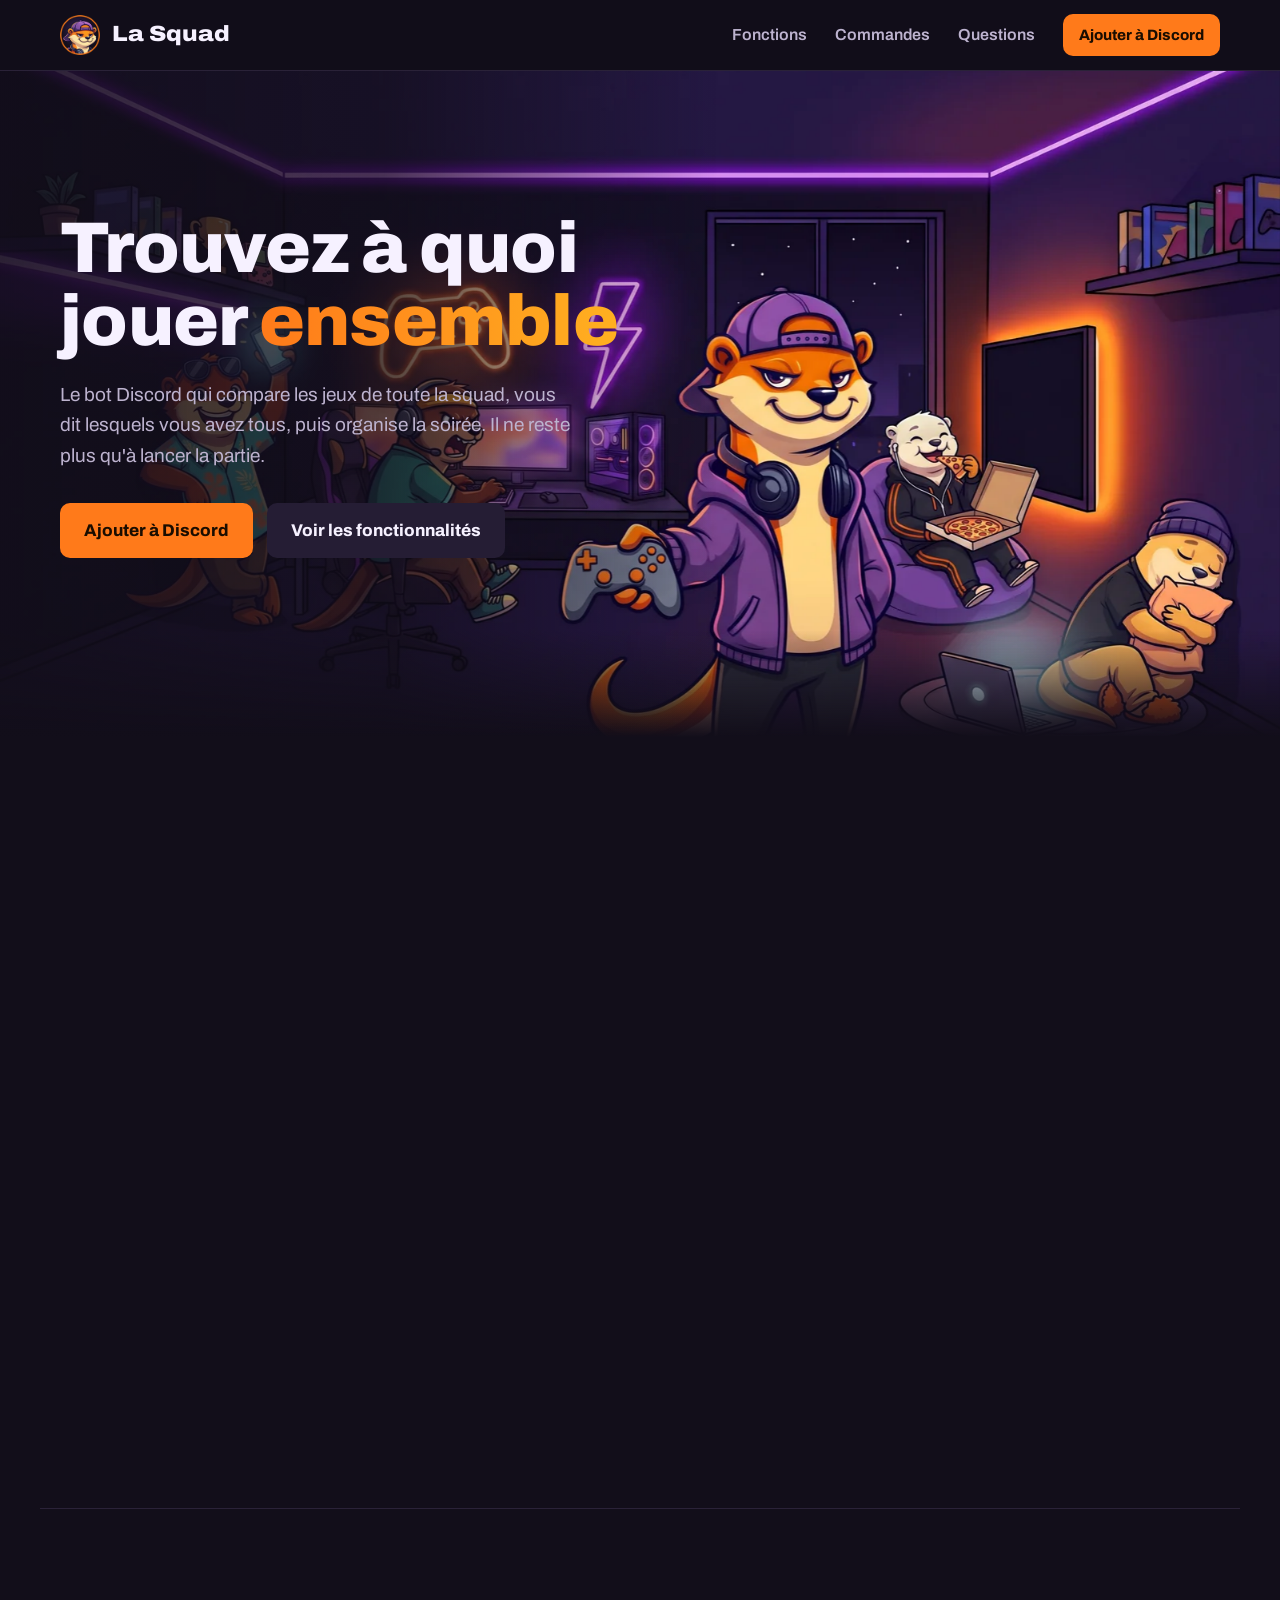
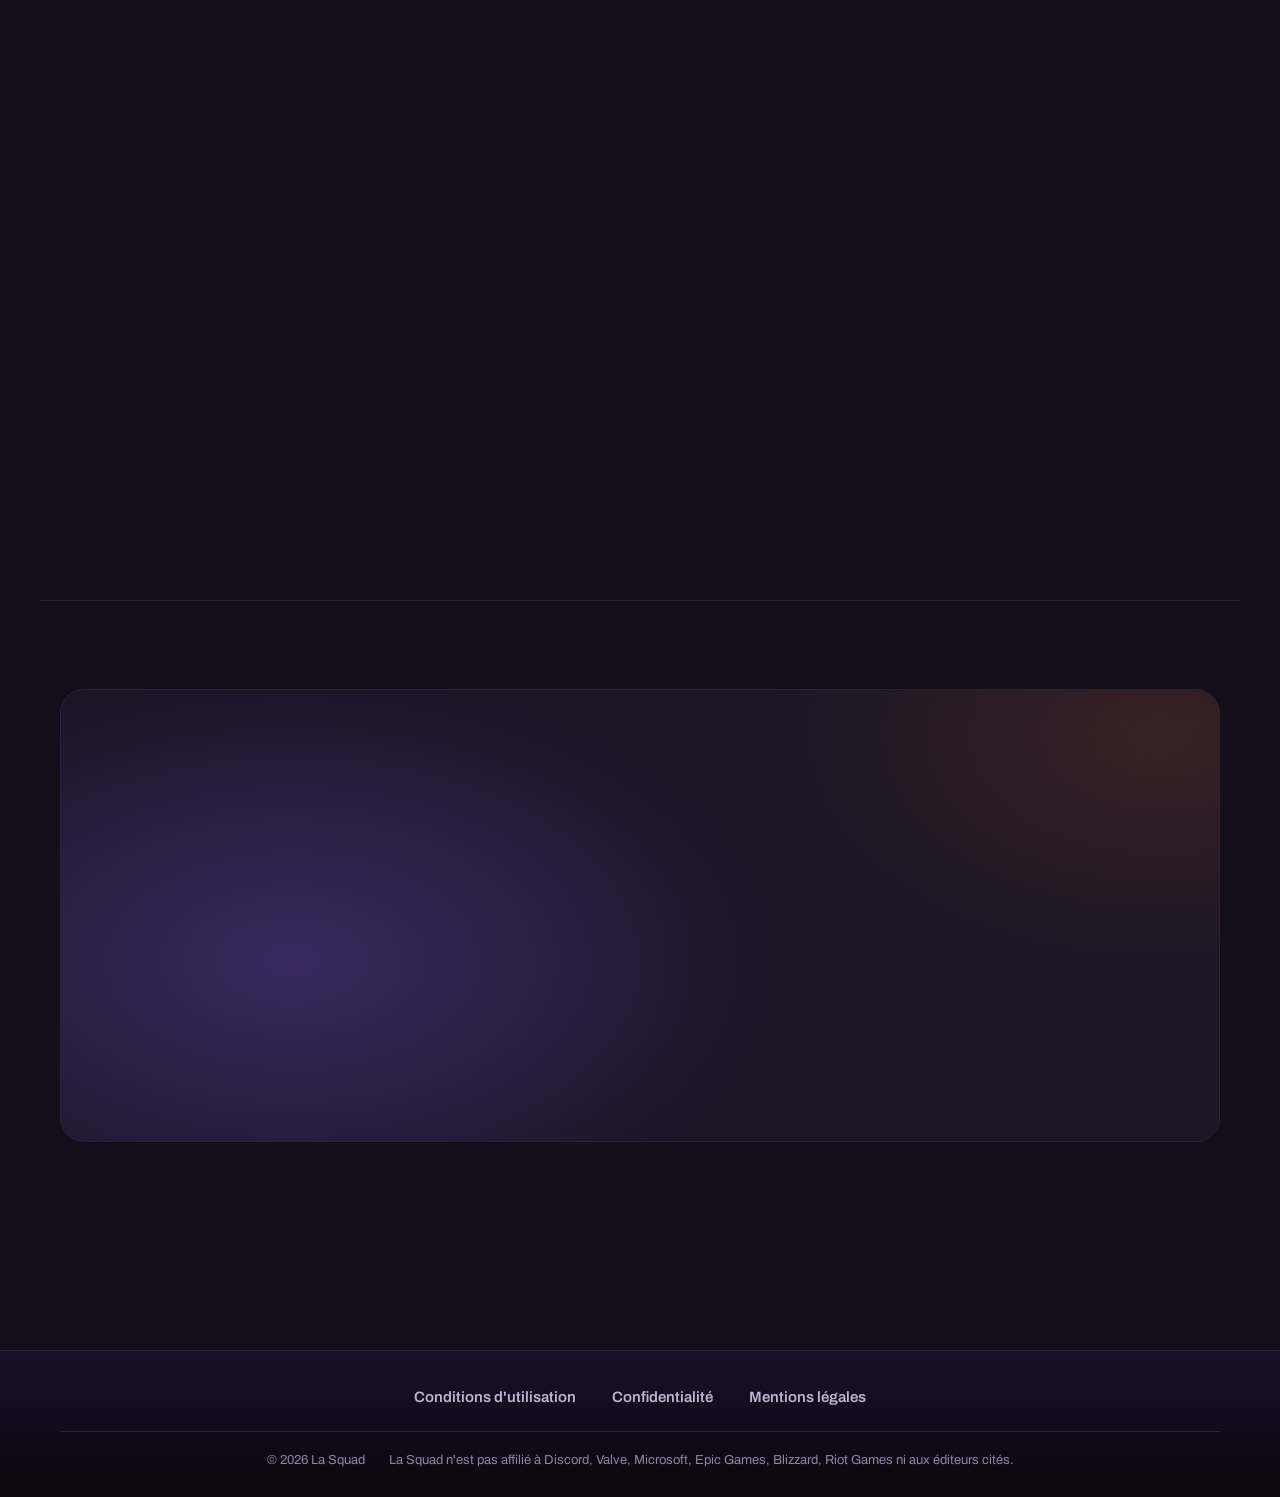
==== commit 72f1df3a: "Mise à jour du site (2026-11-13)" ====
--- a/index.html
+++ b/index.html
@@ -60,22 +60,22 @@
         <div class="phares-grid">
           <a class="phare star reveal-l" href="#soiree">
             <span class="une">À la une</span>
-            <span class="kick"><img class="e" src="emojis/cal.png" alt="">/soiree</span>
+            <span class="kick"><img class="e" src="emojis/cal.png?v=2" alt="">/soiree</span>
             <h3>Organise la soirée, le bot prévient tout le monde</h3>
             <ul class="checks">
-              <li><img class="e" src="emojis/check.png" alt=""><span>Tes potes reçoivent l'invitation en message privé et répondent en un clic</span></li>
-              <li><img class="e" src="emojis/check.png" alt=""><span>Chacun a son rappel avant le début : 30 min, ou quand il veut</span></li>
-              <li><img class="e" src="emojis/check.png" alt=""><span>L'annonce tombe dans le salon quand ça commence, et tout le monde est prévenu si c'est annulé</span></li>
+              <li><img class="e" src="emojis/check.png?v=2" alt=""><span>Tes potes reçoivent l'invitation en message privé et répondent en un clic</span></li>
+              <li><img class="e" src="emojis/check.png?v=2" alt=""><span>Chacun a son rappel avant le début : 30 min, ou quand il veut</span></li>
+              <li><img class="e" src="emojis/check.png?v=2" alt=""><span>L'annonce tombe dans le salon quand ça commence, et tout le monde est prévenu si c'est annulé</span></li>
             </ul>
             <div class="notifs" aria-label="Exemple : les messages privés envoyés par La Squad">
-              <div class="notif"><img class="ava" src="logo-96.png" alt=""><div><div class="n-top"><b>La Squad</b><span class="app">APP</span><span class="m">samedi 14:02</span></div><div><img class="e" src="emojis/cal.png" alt=""> <b>Inès</b> t'invite à une soirée : <b>Valheim</b>, samedi 21 h</div><div class="dbtn"><span><img class="e" src="emojis/check.png" alt=""> Je viens</span><span><img class="e" src="emojis/maybe.png" alt=""> Peut-être</span></div></div></div>
-              <div class="notif"><img class="ava" src="logo-96.png" alt=""><div><div class="n-top"><b>La Squad</b><span class="app">APP</span><span class="m">samedi 20:30</span></div><div><img class="e" src="emojis/bell.png" alt=""> Rappel : <b>Valheim</b> commence dans 30 min avec Inès, Théo et Lucas</div></div></div>
+              <div class="notif"><img class="ava" src="logo-96.png" alt=""><div><div class="n-top"><b>La Squad</b><span class="app">APP</span><span class="m">samedi 14:02</span></div><div><img class="e" src="emojis/cal.png?v=2" alt=""> <b>Inès</b> t'invite à une soirée : <b>Valheim</b>, samedi 21 h</div><div class="dbtn"><span><img class="e" src="emojis/check.png?v=2" alt=""> Je viens</span><span><img class="e" src="emojis/maybe.png?v=2" alt=""> Peut-être</span></div></div></div>
+              <div class="notif"><img class="ava" src="logo-96.png" alt=""><div><div class="n-top"><b>La Squad</b><span class="app">APP</span><span class="m">samedi 20:30</span></div><div><img class="e" src="emojis/bell.png?v=2" alt=""> Rappel : <b>Valheim</b> commence dans 30 min avec Inès, Théo et Lucas</div></div></div>
             </div>
           </a>
           <div class="phares-side">
-            <a class="phare reveal-r" href="#fonctions"><span class="kick"><img class="e" src="emojis/pad.png" alt="">/nosjeux</span><p>Les jeux que tout le salon vocal possède, avec assez de places pour tout le monde.</p><span class="go">Voir →</span></a>
-            <a class="phare reveal-r" href="#profil"><span class="kick"><img class="e" src="emojis/target.png" alt="">/profil</span><p>La carte de chaque joueur : ce qu'il joue, ses comptes, vos jeux en commun.</p><span class="go">Voir →</span></a>
-            <a class="phare reveal-r" href="#promos"><span class="kick"><img class="e" src="emojis/gift.png" alt="">Jeux offerts</span><p>Les jeux offerts et les promos qui vous concernent, chaque jeudi dans ton salon.</p><span class="go">Voir →</span></a>
+            <a class="phare reveal-r" href="#fonctions"><span class="kick"><img class="e" src="emojis/pad.png?v=2" alt="">/nosjeux</span><p>Les jeux que tout le salon vocal possède (ou les potes de ton choix), avec assez de places pour tout le monde.</p><span class="go">Voir →</span></a>
+            <a class="phare reveal-r" href="#profil"><span class="kick"><img class="e" src="emojis/target.png?v=2" alt="">/profil</span><p>La carte de chaque joueur : ce qu'il joue, ses comptes, vos jeux en commun.</p><span class="go">Voir →</span></a>
+            <a class="phare reveal-r" href="#promos"><span class="kick"><img class="e" src="emojis/gift.png?v=2" alt="">Jeux offerts</span><p>Les jeux offerts et les promos qui vous concernent, chaque jeudi dans ton salon.</p><span class="go">Voir →</span></a>
           </div>
         </div>
       </div>
@@ -98,13 +98,13 @@
     <section class="feat rev squad" id="squad">
       <div class="wrap">
         <div class="txt reveal">
-          <span class="kick"><img class="e" src="emojis/people.png" alt="">Le principe</span>
+          <span class="kick"><img class="e" src="emojis/people.png?v=2" alt="">Le principe</span>
           <h2>Ta squad, c'est ton vocal</h2>
           <p>Pas de groupe à créer ni de liste à tenir à jour. Quand tu tapes <code>/nosjeux</code>, La Squad regarde qui est avec toi dans le salon vocal : c'est ta squad du soir.</p>
           <ul class="checks">
-            <li><img class="e" src="emojis/check.png" alt=""><span>Chacun relie ses comptes une seule fois avec <code>/profil</code></span></li>
-            <li><img class="e" src="emojis/check.png" alt=""><span>À 3 ce soir, à 6 samedi : le bot ne garde que les jeux avec assez de places pour tout le monde</span></li>
-            <li><img class="e" src="emojis/check.png" alt=""><span>Les jeux qui manquent à un ou deux d'entre vous sont repérés, et le salon est prévenu quand ils sont en promo</span></li>
+            <li><img class="e" src="emojis/check.png?v=2" alt=""><span>Chacun relie ses comptes une seule fois avec <code>/profil</code></span></li>
+            <li><img class="e" src="emojis/check.png?v=2" alt=""><span>À 3 ce soir, à 6 samedi : le bot ne garde que les jeux avec assez de places pour tout le monde</span></li>
+            <li><img class="e" src="emojis/check.png?v=2" alt=""><span>Les jeux qui manquent à un ou deux d'entre vous sont repérés, et le salon est prévenu quand ils sont en promo</span></li>
           </ul>
         </div>
         <div class="visual reveal-l">
@@ -117,7 +117,7 @@
 <li><span class="ava a4"></span><b>Sarah</b><span class="tags">Steam · Battle.net</span></li>
 </ul>
 <div class="vc-arrow"><span class="slash">/nosjeux</span></div>
-<div class="vc-result"><img class="e" src="emojis/pad.png" alt=""><span><b>7 jeux</b> que vous avez tous les quatre</span></div>
+<div class="vc-result"><img class="e" src="emojis/pad.png?v=2" alt=""><span><b>7 jeux</b> que vous avez tous les quatre</span></div>
 </figure>
           <img class="mascot right" src="loutre/pouf.webp" alt="" width="360" height="403" loading="lazy">
         </div>
@@ -128,20 +128,20 @@
     <section class="feat">
       <div class="wrap">
         <div class="txt reveal">
-          <span class="kick"><img class="e" src="emojis/pad.png" alt="">/nosjeux</span>
+          <span class="kick"><img class="e" src="emojis/pad.png?v=2" alt="">/nosjeux</span>
           <h2>Les jeux que vous avez tous</h2>
           <p>Dans le vocal, tape <code>/nosjeux</code>. Le bot compare les bibliothèques de tout le monde et ne garde que les jeux multijoueurs avec assez de places pour la squad.</p>
           <ul class="checks">
-            <li><img class="e" src="emojis/check.png" alt=""><span>Les jeux que vous jouez le plus passent en premier</span></li>
-            <li><img class="e" src="emojis/check.png" alt=""><span>Des filtres : coop, PvP, gratuits…</span></li>
-            <li><img class="e" src="emojis/check.png" alt=""><span>Un tirage au sort quand personne ne se décide</span></li>
+            <li><img class="e" src="emojis/check.png?v=2" alt=""><span>Les jeux que vous jouez le plus passent en premier</span></li>
+            <li><img class="e" src="emojis/check.png?v=2" alt=""><span>Des filtres : coop, PvP, gratuits…</span></li>
+            <li><img class="e" src="emojis/check.png?v=2" alt=""><span>Un tirage au sort quand personne ne se décide</span></li>
           </ul>
         </div>
         <div class="visual reveal-r">
 <figure class="shot" aria-label="Exemple : réponse à /nosjeux">
 <div class="who"><span class="ava a1"></span><b>Théo</b> a utilisé <span class="slash">/nosjeux</span></div>
-<div class="embed"><div class="k"><img class="e" src="emojis/pad.png" alt=""> Jeu 1 sur 7 en commun · 4 joueurs</div><div class="t">Deep Rock Galactic</div><div>Coop jusqu'à 4 · mineurs nains dans l'espace</div><div class="tile g1">DEEP ROCK GALACTIC</div><div class="s"><img class="e" src="emojis/square_blue.png" alt=""> Steam · <img class="e" src="emojis/square.png" alt=""> Game Pass</div></div>
-<div class="dbtn"><span>◀</span><span>▶</span><span><img class="e" src="emojis/dice.png" alt=""> Au hasard</span><span><img class="e" src="emojis/people.png" alt=""> Joueurs</span></div>
+<div class="embed"><div class="k"><img class="e" src="emojis/pad.png?v=2" alt=""> Jeu 1 sur 7 en commun · 4 joueurs</div><div class="t">Deep Rock Galactic</div><div>Coop jusqu'à 4 · mineurs nains dans l'espace</div><div class="tile g1">DEEP ROCK GALACTIC</div><div class="s"><img class="e" src="emojis/plat_steam.png?v=2" alt=""> Steam · <img class="e" src="emojis/plat_gamepass.png?v=2" alt=""> Game Pass</div></div>
+<div class="dbtn"><span>◀</span><span>▶</span><span><img class="e" src="emojis/dice.png?v=2" alt=""> Au hasard</span><span><img class="e" src="emojis/people.png?v=2" alt=""> Joueurs</span></div>
 </figure>
           <img class="mascot left" src="loutre/manette.webp" alt="" width="320" height="476" loading="lazy">
         </div>
@@ -151,23 +151,23 @@
     <section class="feat rev" id="soiree">
       <div class="wrap">
         <div class="txt reveal">
-          <span class="kick"><img class="e" src="emojis/cal.png" alt="">/soiree</span>
+          <span class="kick"><img class="e" src="emojis/cal.png?v=2" alt="">/soiree</span>
           <h2>Une soirée organisée en un message</h2>
           <p>Un jeu, une heure, le nombre de places. Chacun répond en un clic et le bot s'occupe du reste.</p>
           <ul class="checks">
-            <li><img class="e" src="emojis/check.png" alt=""><span>Les potes absents sont invités en message privé</span></li>
-            <li><img class="e" src="emojis/check.png" alt=""><span>Un rappel avant le début</span></li>
-            <li><img class="e" src="emojis/check.png" alt=""><span>Elle peut revenir chaque semaine</span></li>
+            <li><img class="e" src="emojis/check.png?v=2" alt=""><span>Les potes absents sont invités en message privé</span></li>
+            <li><img class="e" src="emojis/check.png?v=2" alt=""><span>Un rappel avant le début</span></li>
+            <li><img class="e" src="emojis/check.png?v=2" alt=""><span>Elle peut revenir chaque semaine</span></li>
           </ul>
         </div>
         <div class="visual reveal-l">
 <figure class="shot" aria-label="Exemple : soirée organisée avec /soiree, puis le rappel">
 <div class="who"><span class="ava a2"></span><b>Inès</b> a utilisé <span class="slash">/soiree</span></div>
-<div class="embed"><div class="k"><img class="e" src="emojis/cal.png" alt=""> Soirée · samedi 21 h</div><div class="t">Valheim</div><div><img class="e" src="emojis/check.png" alt=""> <b>Je viens</b> · Inès, Théo, Lucas<br><img class="e" src="emojis/maybe.png" alt=""> <b>Peut-être</b> · Sarah<br><span class="m">1 place libre sur 4</span></div></div>
-<div class="dbtn"><span><img class="e" src="emojis/check.png" alt=""> Je viens</span><span><img class="e" src="emojis/maybe.png" alt=""> Peut-être</span><span>Pas dispo</span></div>
+<div class="embed"><div class="k"><img class="e" src="emojis/cal.png?v=2" alt=""> Soirée · samedi 21 h</div><div class="t">Valheim</div><div><img class="e" src="emojis/check.png?v=2" alt=""> <b>Je viens</b> · Inès, Théo, Lucas<br><img class="e" src="emojis/maybe.png?v=2" alt=""> <b>Peut-être</b> · Sarah<br><span class="m">1 place libre sur 4</span></div></div>
+<div class="dbtn"><span><img class="e" src="emojis/check.png?v=2" alt=""> Je viens</span><span><img class="e" src="emojis/maybe.png?v=2" alt=""> Peut-être</span><span>Pas dispo</span></div>
 <div class="gap"></div>
 <div class="who"><img class="ava" src="logo-96.png" alt=""><b>La Squad</b> · message privé</div>
-<div class="embed"><div class="k"><img class="e" src="emojis/bell.png" alt=""> Rappel · dans 30 min</div><div><b>Valheim</b> commence à 21 h avec Inès, Théo et Lucas.</div></div>
+<div class="embed"><div class="k"><img class="e" src="emojis/bell.png?v=2" alt=""> Rappel · dans 30 min</div><div><b>Valheim</b> commence à 21 h avec Inès, Théo et Lucas.</div></div>
 </figure>
           <img class="mascot right" src="loutre/megaphone.webp?v=2" alt="" width="350" height="459" loading="lazy">
         </div>
@@ -177,19 +177,19 @@
     <section class="feat" id="profil">
       <div class="wrap">
         <div class="txt reveal">
-          <span class="kick"><img class="e" src="emojis/target.png" alt="">/profil</span>
+          <span class="kick"><img class="e" src="emojis/target.png?v=2" alt="">/profil</span>
           <h2>La carte de chaque joueur</h2>
           <p>À quoi joue un pote en ce moment, ses genres préférés, sa prochaine soirée et vos jeux en commun.</p>
           <ul class="checks">
-            <li><img class="e" src="emojis/check.png" alt=""><span>Steam, Game Pass, Epic, Battle.net, Riot</span></li>
-            <li><img class="e" src="emojis/check.png" alt=""><span>Les jeux prêtés par ta famille Steam comptent</span></li>
-            <li><img class="e" src="emojis/check.png" alt=""><span>Tu choisis ce que les autres voient</span></li>
+            <li><img class="e" src="emojis/check.png?v=2" alt=""><span>Steam, Game Pass, Epic, Battle.net, Riot</span></li>
+            <li><img class="e" src="emojis/check.png?v=2" alt=""><span>Les jeux prêtés par ta famille Steam comptent</span></li>
+            <li><img class="e" src="emojis/check.png?v=2" alt=""><span>Tu choisis ce que les autres voient</span></li>
           </ul>
         </div>
         <div class="visual reveal-r">
 <figure class="shot" aria-label="Exemple : carte /profil">
 <div class="who"><span class="ava a3"></span><b>Lucas</b> a utilisé <span class="slash">/profil</span></div>
-<div class="embed v2"><div class="t">Lucas</div><div class="s"><img class="e" src="emojis/square_blue.png" alt=""> Steam : <span class="lk">lucas_fr</span><br><img class="e" src="emojis/square.png" alt=""> Game Pass : <img class="e" src="emojis/check.png" alt="oui"></div><hr><div class="s"><img class="e" src="emojis/pad.png" alt=""> Joue en ce moment à <b>Helldivers 2</b><br><img class="e" src="emojis/target.png" alt=""> Action · Coop · Survie</div><hr><div class="s"><img class="e" src="emojis/cal.png" alt=""> Prochaine soirée : <span class="lk">Valheim</span> · samedi 21 h<br><img class="e" src="emojis/people.png" alt=""> <b>12 jeux</b> en commun avec toi</div>
+<div class="embed v2"><div class="t">Lucas</div><div class="s"><img class="e" src="emojis/plat_steam.png?v=2" alt=""> Steam : <span class="lk">lucas_fr</span><br><img class="e" src="emojis/plat_gamepass.png?v=2" alt=""> Game Pass : <img class="e" src="emojis/check.png?v=2" alt="oui"></div><hr><div class="s"><img class="e" src="emojis/pad.png?v=2" alt=""> Joue en ce moment à <b>Helldivers 2</b><br><img class="e" src="emojis/target.png?v=2" alt=""> Action · Coop · Survie</div><hr><div class="s"><img class="e" src="emojis/cal.png?v=2" alt=""> Prochaine soirée : <span class="lk">Valheim</span> · samedi 21 h<br><img class="e" src="emojis/people.png?v=2" alt=""> <b>12 jeux</b> en commun avec toi</div>
 <div class="gallery"><div class="tile g3">HELLDIVERS 2</div><div class="tile g2">VALHEIM</div><div class="tile g1">DEEP ROCK</div><div class="tile g4">LETHAL CO.</div></div></div>
 </figure>
           <img class="mascot left" src="loutre/telephone.webp" alt="" width="400" height="463" loading="lazy">
@@ -200,22 +200,22 @@
     <section class="feat rev" id="promos">
       <div class="wrap">
         <div class="txt reveal">
-          <span class="kick"><img class="e" src="emojis/gift.png" alt="">Promos et jeux offerts</span>
+          <span class="kick"><img class="e" src="emojis/gift.png?v=2" alt="">Promos et jeux offerts</span>
           <h2>Les bons plans qui comptent pour vous</h2>
           <p>Quand un jeu qui manque à une partie de la squad baisse, le salon est prévenu. Et toi en message privé pour ta liste de souhaits Steam.</p>
           <ul class="checks">
-            <li><img class="e" src="emojis/check.png" alt=""><span>Les jeux offerts sur Epic, Steam, GOG… chaque jeudi</span></li>
-            <li><img class="e" src="emojis/check.png" alt=""><span>Les admins choisissent le salon</span></li>
-            <li><img class="e" src="emojis/check.png" alt=""><span>Seulement les jeux qui vous concernent</span></li>
+            <li><img class="e" src="emojis/check.png?v=2" alt=""><span>Les jeux offerts sur Epic, Steam, GOG… chaque jeudi</span></li>
+            <li><img class="e" src="emojis/check.png?v=2" alt=""><span>Les admins choisissent le salon</span></li>
+            <li><img class="e" src="emojis/check.png?v=2" alt=""><span>Seulement les jeux qui vous concernent</span></li>
           </ul>
         </div>
         <div class="visual reveal-l">
 <figure class="shot" aria-label="Exemple : alerte promo et jeux offerts">
 <div class="who"><img class="ava" src="logo-96.png" alt=""><b>La Squad</b> · #bons-plans</div>
-<div class="embed"><div class="k"><img class="e" src="emojis/fire.png" alt=""> Promo · il manque à 2 joueurs de la squad</div><div class="t">Lethal Company <span class="price">−40 %</span></div><div>5,99 € au lieu de 9,99 €<br>Sarah et Lucas ne l'ont pas</div></div>
+<div class="embed"><div class="k"><img class="e" src="emojis/fire.png?v=2" alt=""> Promo · il manque à 2 joueurs de la squad</div><div class="t">Lethal Company <span class="price">−40 %</span></div><div>5,99 € au lieu de 9,99 €<br>Sarah et Lucas ne l'ont pas</div></div>
 <div class="gap"></div>
 <div class="who"><img class="ava" src="logo-96.png" alt=""><b>La Squad</b> · #bons-plans</div>
-<div class="embed"><div class="k"><img class="e" src="emojis/gift.png" alt=""> Offerts cette semaine</div><div><b>Epic</b> · Hades · <b>Steam</b> · Brotato</div></div>
+<div class="embed"><div class="k"><img class="e" src="emojis/gift.png?v=2" alt=""> Offerts cette semaine</div><div><b>Epic</b> · Hades · <b>Steam</b> · Brotato</div></div>
 </figure>
           <img class="mascot right" src="loutre/clin.webp" alt="" width="300" height="367" loading="lazy">
         </div>
@@ -227,10 +227,10 @@
       <div class="wrap">
         <div class="sec-head peek reveal"><h2 class="h2">Et aussi</h2><img class="flip" src="loutre/pizza.webp" alt="" width="240" height="235" loading="lazy"></div>
         <div class="minis">
-          <div class="mini reveal"><img class="e" src="emojis/search.png" alt=""><code>/jeu</code><p>La fiche d'un jeu : description, prix, avis Steam et qui l'a déjà.</p></div>
-          <div class="mini reveal"><img class="e" src="emojis/trophy.png" alt=""><code>/recap</code><p>Le récap du mois : soirées, jeux joués et MVP de la squad.</p></div>
-          <div class="mini reveal"><img class="e" src="emojis/fire.png" alt=""><code>/nouveautes</code><p>Les nouveautés, tendances et sorties Steam du moment.</p></div>
-          <div class="mini reveal"><img class="e" src="emojis/cal.png" alt=""><code>/messoirees</code><p>Tes soirées à venir, sur tous tes serveurs.</p></div>
+          <div class="mini reveal"><img class="e" src="emojis/search.png?v=2" alt=""><code>/jeu</code><p>La fiche d'un jeu : description, prix, avis Steam et qui l'a déjà.</p></div>
+          <div class="mini reveal"><img class="e" src="emojis/trophy.png?v=2" alt=""><code>/recap</code><p>Le récap du mois : soirées, jeux joués et MVP de la squad.</p></div>
+          <div class="mini reveal"><img class="e" src="emojis/fire.png?v=2" alt=""><code>/nouveautes</code><p>Les nouveautés, tendances et sorties Steam du moment.</p></div>
+          <div class="mini reveal"><img class="e" src="emojis/cal.png?v=2" alt=""><code>/messoirees</code><p>Tes soirées à venir, sur tous tes serveurs.</p></div>
         </div>
       </div>
     </section>
@@ -240,7 +240,7 @@
       <div class="wrap">
         <h2 class="h2 reveal">Les commandes</h2>
         <dl class="commands reveal">
-            <div class="cmd"><dt><code>/nosjeux</code></dt><dd>Les jeux multijoueurs que tout le salon vocal possède, un à la fois ou en liste, avec des filtres et un tirage au sort.</dd></div>
+            <div class="cmd"><dt><code>/nosjeux</code></dt><dd>Les jeux multijoueurs que tout le salon vocal possède (ou les potes de ton choix), un à la fois ou en liste, avec des filtres et un tirage au sort.</dd></div>
             <div class="cmd"><dt><code>/soiree</code></dt><dd>Organise une soirée sur un jeu : réponses en un clic, invitations en privé, rappel avant le début.</dd></div>
             <div class="cmd"><dt><code>/messoirees</code></dt><dd>Tes soirées à venir sur tous tes serveurs.</dd></div>
             <div class="cmd"><dt><code>/jeu</code></dt><dd>La fiche d'un jeu et qui l'a dans ta squad.</dd></div>
--- a/style.css
+++ b/style.css
@@ -45,9 +45,12 @@
 }
 
 * { box-sizing: border-box; }
-html { scroll-behavior: smooth; scroll-padding-top: 80px; }
-body { margin: 0; background: var(--night); color: var(--text); font: 17px/1.6 var(--display); overflow-x: hidden; }
+/* Les loutres qui dépassent des bords ne font pas défiler la page de côté (sur iPhone, le blocage doit
+   aussi être sur html ; « clip » garde le bandeau du haut collé en haut) */
+html { scroll-behavior: smooth; scroll-padding-top: 80px; overflow-x: clip; }
+body { margin: 0; background: var(--night); color: var(--text); font: 17px/1.6 var(--display); overflow-x: hidden; overflow-x: clip; }
 a { color: inherit; text-decoration: none; }
+main, footer { overflow-x: clip; }  /* même rôle, au niveau des blocs (iPhone ne coupe pas toujours au niveau de la page) */
 img { max-width: 100%; }
 code { font-family: var(--mono); font-size: .86em; background: #0d0a13; color: var(--gold); padding: 2px 7px; border-radius: 6px; white-space: nowrap; }
 :focus-visible { outline: 3px solid var(--gold); outline-offset: 3px; border-radius: 6px; }
@@ -328,6 +331,9 @@
   nav a.hide-mobile { display: none; }
 }
 @media (max-width: 640px) {
+  /* Rien ne dépasse à droite avant les animations : sur iPhone, ça élargit la page (dézoom, bande vide) */
+  .visual::before { inset: 0; }
+  .anim section .reveal-l, .anim section .reveal-r { transform: translateY(60px); }
   .foot-otter { width: 160px; }
   .une { position: static; justify-self: start; }
   .notif:nth-child(2) { margin-left: 0; }
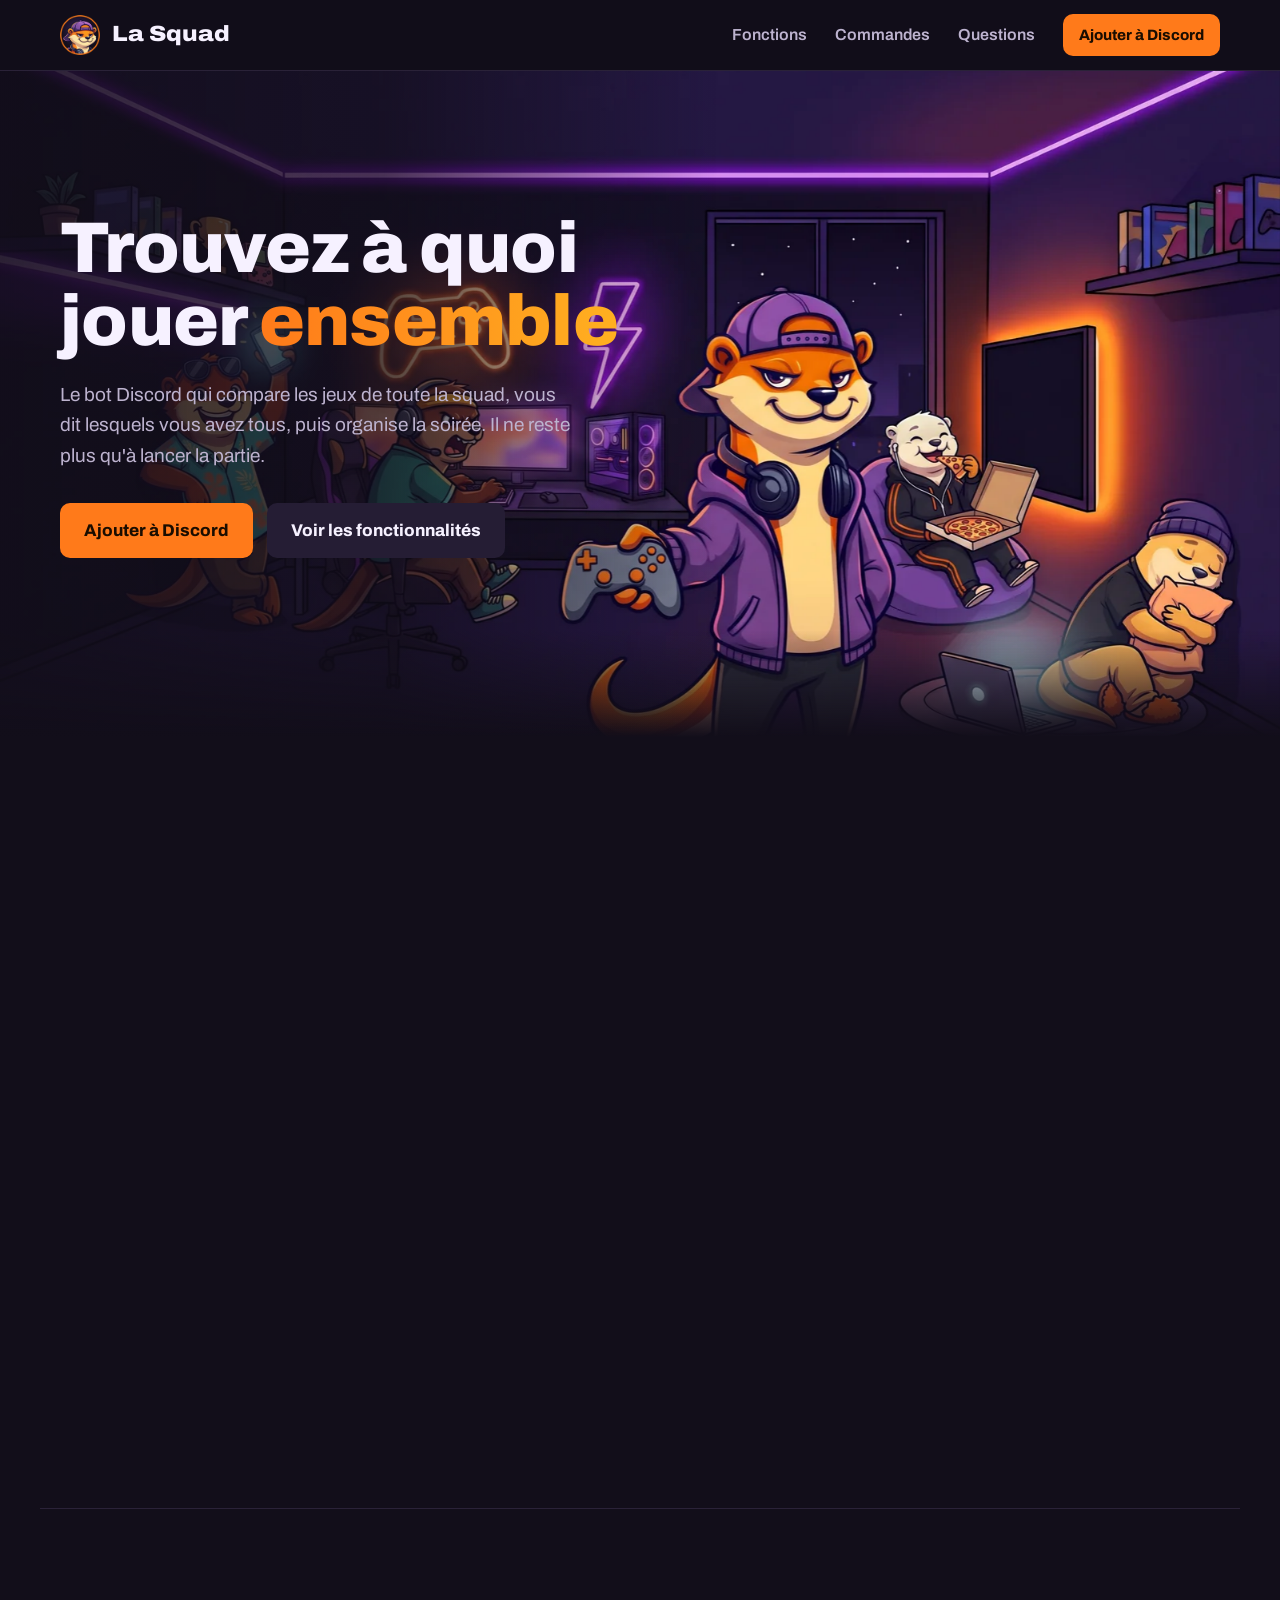
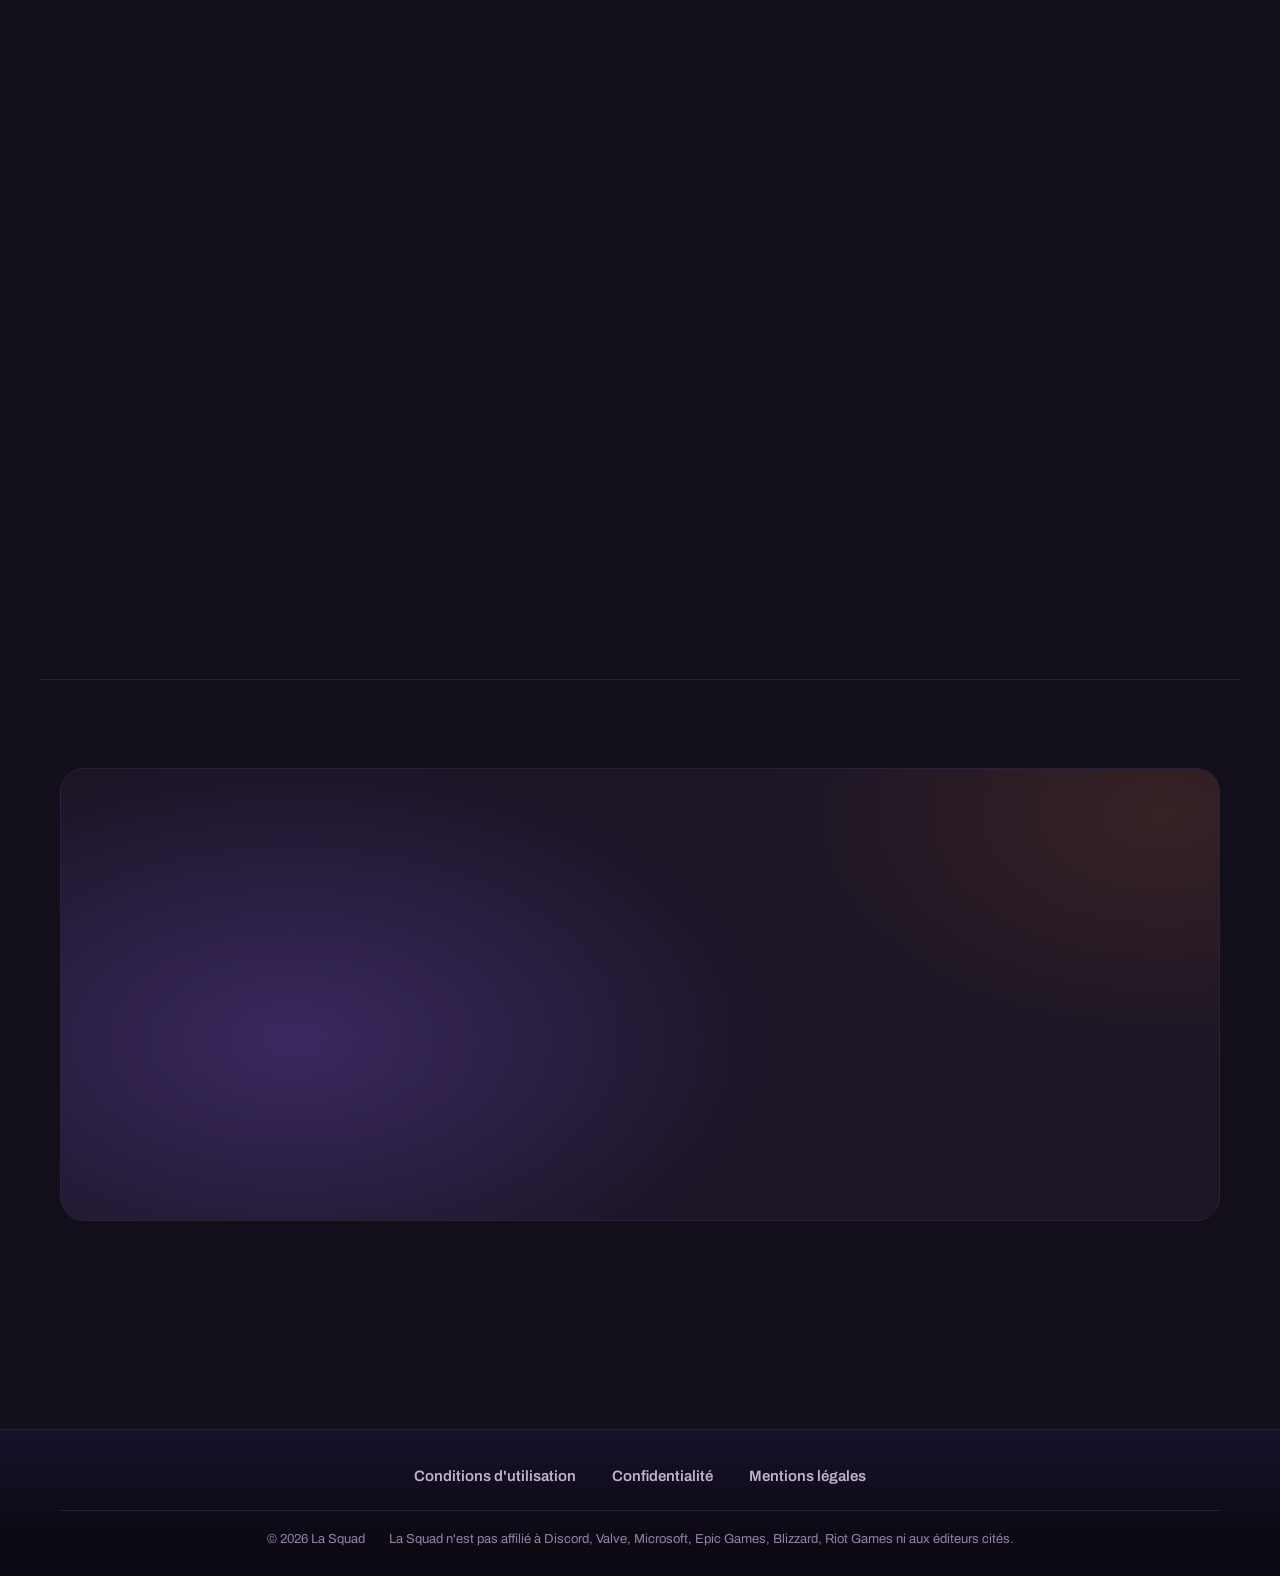
==== commit dee75e01: "Mise à jour du site (2026-11-13)" ====
--- a/index.html
+++ b/index.html
@@ -241,6 +241,7 @@
         <h2 class="h2 reveal">Les commandes</h2>
         <dl class="commands reveal">
             <div class="cmd"><dt><code>/nosjeux</code></dt><dd>Les jeux multijoueurs que tout le salon vocal possède (ou les potes de ton choix), un à la fois ou en liste, avec des filtres et un tirage au sort.</dd></div>
+            <div class="cmd"><dt><code>/hasard</code></dt><dd>Un jeu tiré au sort parmi ceux que tout ton salon vocal possède, et une soirée organisée en un clic.</dd></div>
             <div class="cmd"><dt><code>/soiree</code></dt><dd>Organise une soirée sur un jeu : réponses en un clic, invitations en privé, rappel avant le début.</dd></div>
             <div class="cmd"><dt><code>/messoirees</code></dt><dd>Tes soirées à venir sur tous tes serveurs.</dd></div>
             <div class="cmd"><dt><code>/jeu</code></dt><dd>La fiche d'un jeu et qui l'a dans ta squad.</dd></div>
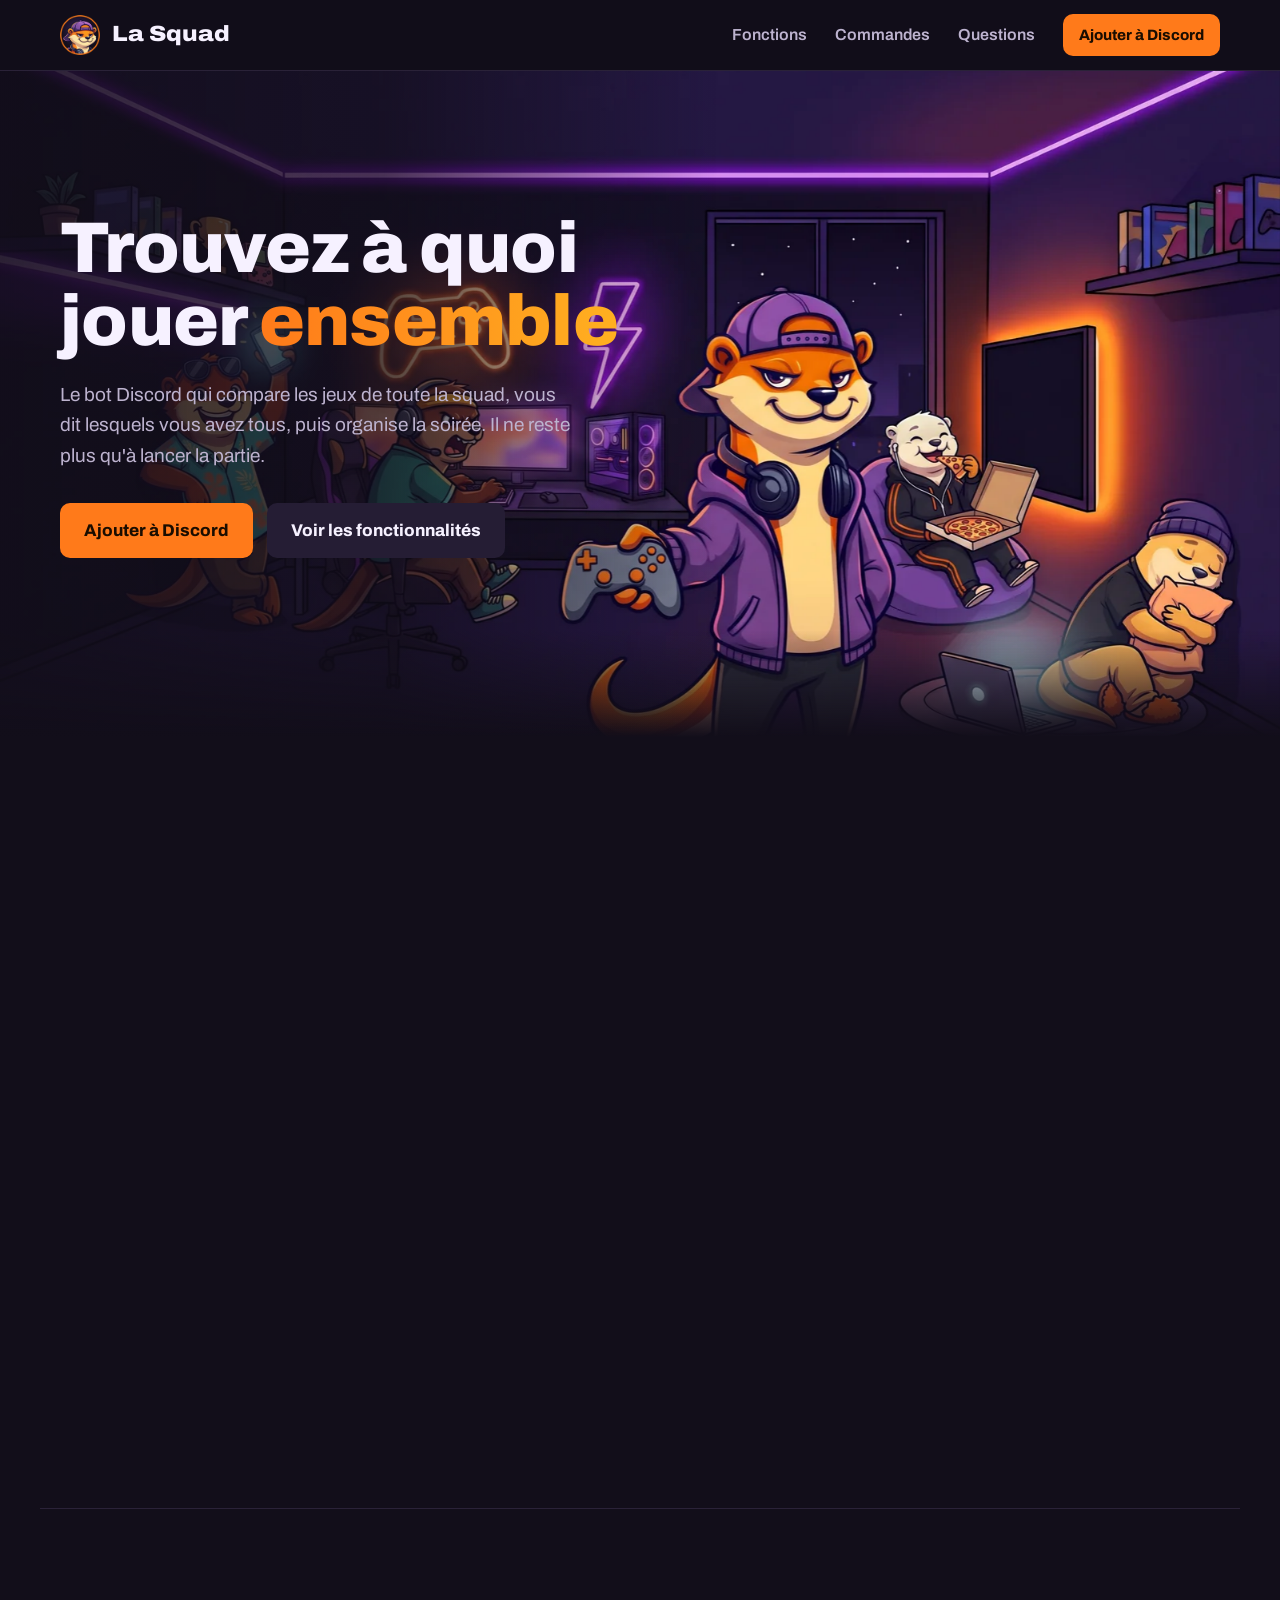
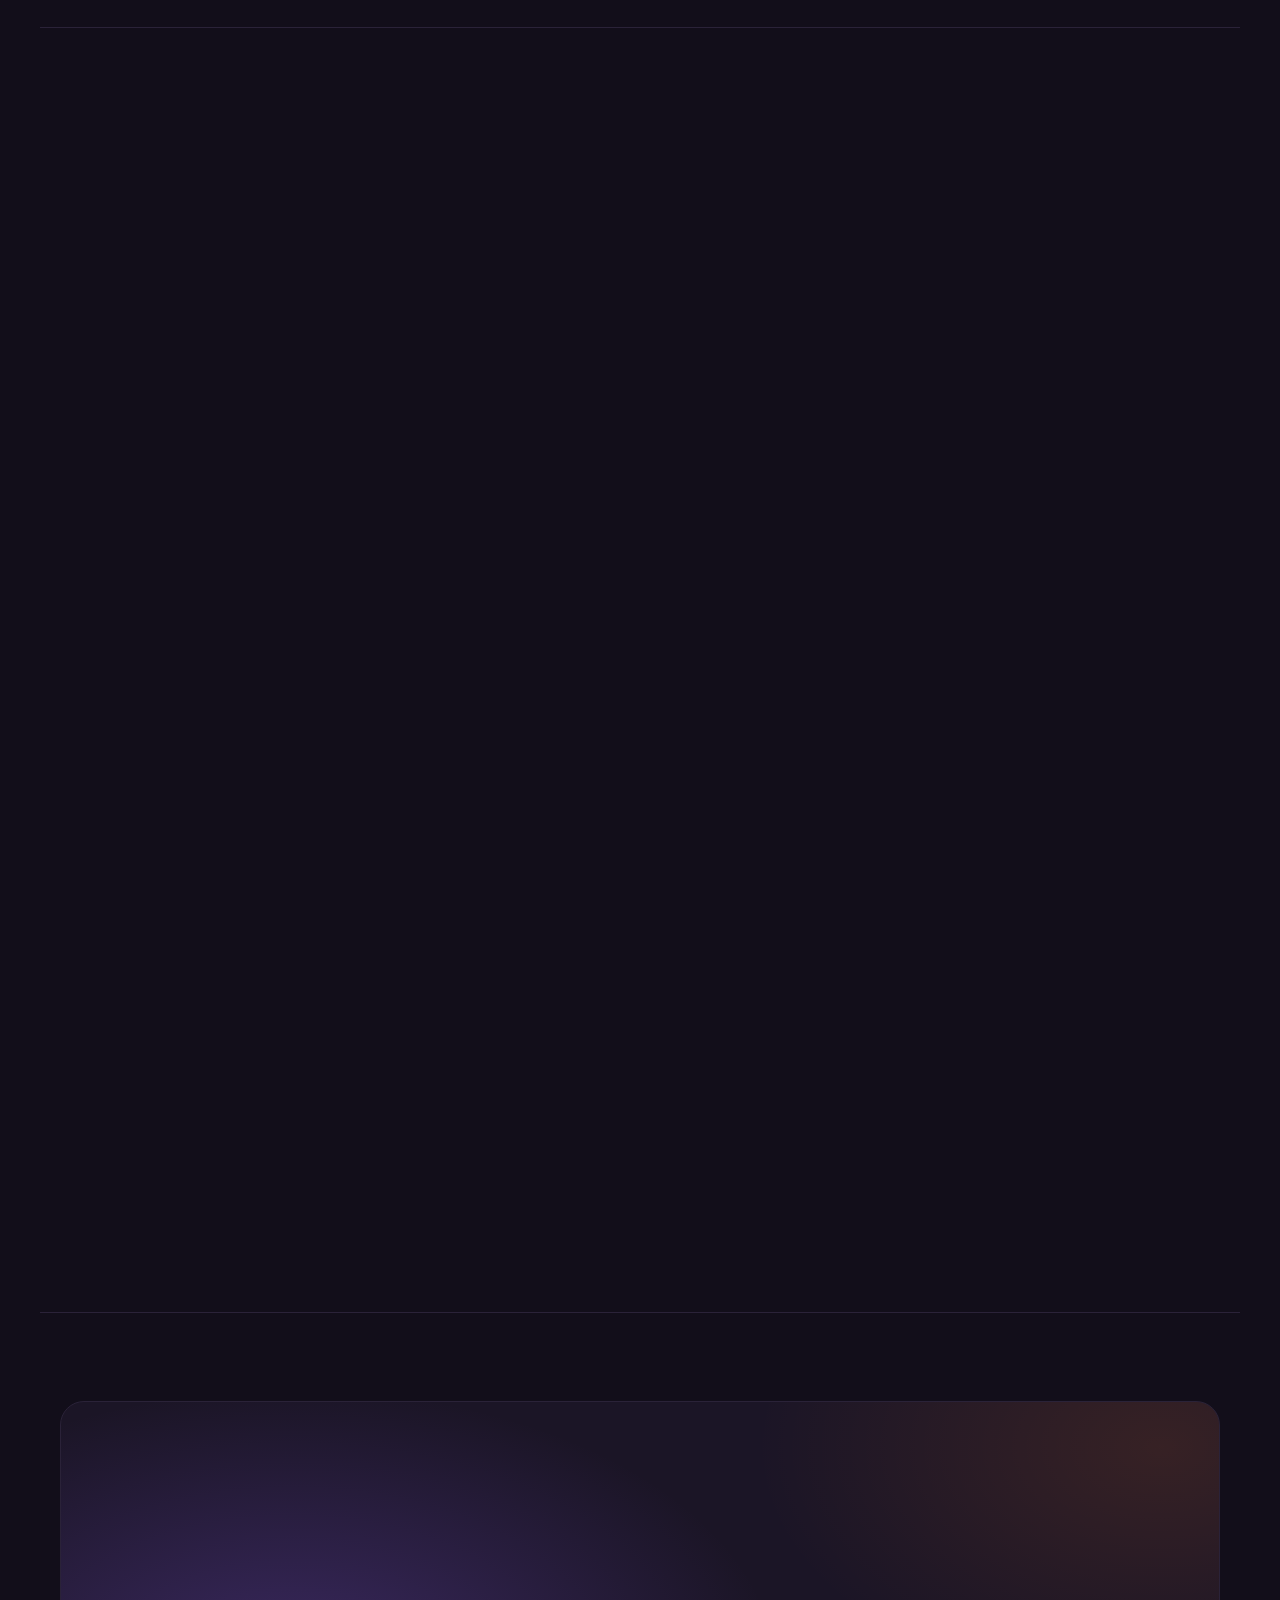
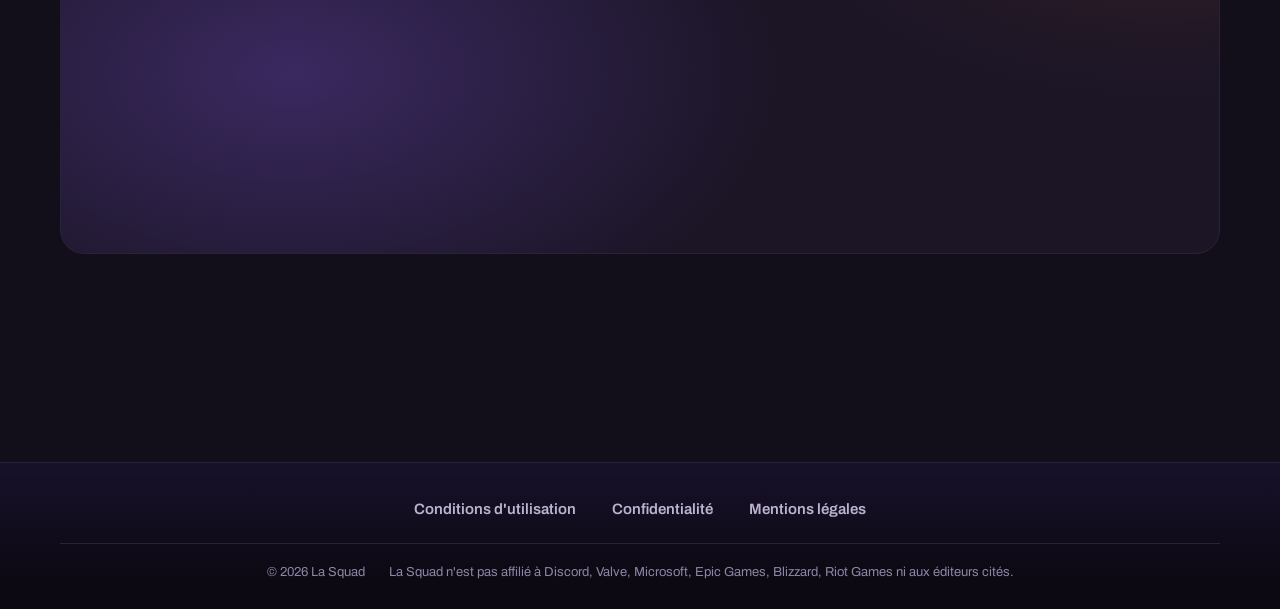
==== commit 043b481c: "Mise à jour du site (2026-11-14)" ====
--- a/index.html
+++ b/index.html
@@ -138,11 +138,7 @@
           </ul>
         </div>
         <div class="visual reveal-r">
-<figure class="shot" aria-label="Exemple : réponse à /nosjeux">
-<div class="who"><span class="ava a1"></span><b>Théo</b> a utilisé <span class="slash">/nosjeux</span></div>
-<div class="embed"><div class="k"><img class="e" src="emojis/pad.png?v=2" alt=""> Jeu 1 sur 7 en commun · 4 joueurs</div><div class="t">Deep Rock Galactic</div><div>Coop jusqu'à 4 · mineurs nains dans l'espace</div><div class="tile g1">DEEP ROCK GALACTIC</div><div class="s"><img class="e" src="emojis/plat_steam.png?v=2" alt=""> Steam · <img class="e" src="emojis/plat_gamepass.png?v=2" alt=""> Game Pass</div></div>
-<div class="dbtn"><span>◀</span><span>▶</span><span><img class="e" src="emojis/dice.png?v=2" alt=""> Au hasard</span><span><img class="e" src="emojis/people.png?v=2" alt=""> Joueurs</span></div>
-</figure>
+<figure class="shot pic"><img src="captures/nosjeux.webp" alt="Réponse de La Squad à /nosjeux : Stardew Valley, un des 71 jeux en commun" width="955" height="1104" loading="lazy"></figure>
           <img class="mascot left" src="loutre/manette.webp" alt="" width="320" height="476" loading="lazy">
         </div>
       </div>
@@ -161,14 +157,7 @@
           </ul>
         </div>
         <div class="visual reveal-l">
-<figure class="shot" aria-label="Exemple : soirée organisée avec /soiree, puis le rappel">
-<div class="who"><span class="ava a2"></span><b>Inès</b> a utilisé <span class="slash">/soiree</span></div>
-<div class="embed"><div class="k"><img class="e" src="emojis/cal.png?v=2" alt=""> Soirée · samedi 21 h</div><div class="t">Valheim</div><div><img class="e" src="emojis/check.png?v=2" alt=""> <b>Je viens</b> · Inès, Théo, Lucas<br><img class="e" src="emojis/maybe.png?v=2" alt=""> <b>Peut-être</b> · Sarah<br><span class="m">1 place libre sur 4</span></div></div>
-<div class="dbtn"><span><img class="e" src="emojis/check.png?v=2" alt=""> Je viens</span><span><img class="e" src="emojis/maybe.png?v=2" alt=""> Peut-être</span><span>Pas dispo</span></div>
-<div class="gap"></div>
-<div class="who"><img class="ava" src="logo-96.png" alt=""><b>La Squad</b> · message privé</div>
-<div class="embed"><div class="k"><img class="e" src="emojis/bell.png?v=2" alt=""> Rappel · dans 30 min</div><div><b>Valheim</b> commence à 21 h avec Inès, Théo et Lucas.</div></div>
-</figure>
+<figure class="shot pic"><img src="captures/soiree.webp" alt="Carte d'une soirée 7 Days to Die avec les boutons Je viens, Peut-être, Pas dispo" width="955" height="1065" loading="lazy"><img src="captures/rappel.webp" alt="Rappel en message privé : c'est dans 1 h !" width="786" height="365" loading="lazy"></figure>
           <img class="mascot right" src="loutre/megaphone.webp?v=2" alt="" width="350" height="459" loading="lazy">
         </div>
       </div>
@@ -187,11 +176,7 @@
           </ul>
         </div>
         <div class="visual reveal-r">
-<figure class="shot" aria-label="Exemple : carte /profil">
-<div class="who"><span class="ava a3"></span><b>Lucas</b> a utilisé <span class="slash">/profil</span></div>
-<div class="embed v2"><div class="t">Lucas</div><div class="s"><img class="e" src="emojis/plat_steam.png?v=2" alt=""> Steam : <span class="lk">lucas_fr</span><br><img class="e" src="emojis/plat_gamepass.png?v=2" alt=""> Game Pass : <img class="e" src="emojis/check.png?v=2" alt="oui"></div><hr><div class="s"><img class="e" src="emojis/pad.png?v=2" alt=""> Joue en ce moment à <b>Helldivers 2</b><br><img class="e" src="emojis/target.png?v=2" alt=""> Action · Coop · Survie</div><hr><div class="s"><img class="e" src="emojis/cal.png?v=2" alt=""> Prochaine soirée : <span class="lk">Valheim</span> · samedi 21 h<br><img class="e" src="emojis/people.png?v=2" alt=""> <b>12 jeux</b> en commun avec toi</div>
-<div class="gallery"><div class="tile g3">HELLDIVERS 2</div><div class="tile g2">VALHEIM</div><div class="tile g1">DEEP ROCK</div><div class="tile g4">LETHAL CO.</div></div></div>
-</figure>
+<figure class="shot pic"><img src="captures/profil.webp" alt="Carte /profil : comptes, prochaine soirée, meilleur duo et jeux joués" width="955" height="1098" loading="lazy"></figure>
           <img class="mascot left" src="loutre/telephone.webp" alt="" width="400" height="463" loading="lazy">
         </div>
       </div>
@@ -210,13 +195,7 @@
           </ul>
         </div>
         <div class="visual reveal-l">
-<figure class="shot" aria-label="Exemple : alerte promo et jeux offerts">
-<div class="who"><img class="ava" src="logo-96.png" alt=""><b>La Squad</b> · #bons-plans</div>
-<div class="embed"><div class="k"><img class="e" src="emojis/fire.png?v=2" alt=""> Promo · il manque à 2 joueurs de la squad</div><div class="t">Lethal Company <span class="price">−40 %</span></div><div>5,99 € au lieu de 9,99 €<br>Sarah et Lucas ne l'ont pas</div></div>
-<div class="gap"></div>
-<div class="who"><img class="ava" src="logo-96.png" alt=""><b>La Squad</b> · #bons-plans</div>
-<div class="embed"><div class="k"><img class="e" src="emojis/gift.png?v=2" alt=""> Offerts cette semaine</div><div><b>Epic</b> · Hades · <b>Steam</b> · Brotato</div></div>
-</figure>
+<figure class="shot pic"><img src="captures/promo.webp" alt="Alerte promo : Satisfactory à −50 %" width="797" height="412" loading="lazy"><img src="captures/offerts.webp" alt="Jeux offerts : Knightica gratuit sur Epic" width="830" height="444" loading="lazy"></figure>
           <img class="mascot right" src="loutre/clin.webp" alt="" width="300" height="367" loading="lazy">
         </div>
       </div>
--- a/style.css
+++ b/style.css
@@ -151,7 +151,9 @@
 .feat .shot { margin-inline: 12% 4%; }
 .feat.rev .shot { margin-inline: 4% 12%; }
 
-/* Cadre de capture (rendu HTML en attendant les vraies captures) */
+/* Cadre de capture */
+.shot.pic { padding: 0; overflow: hidden; background: #1b1a1f; display: flex; flex-direction: column; }
+.shot.pic img { display: block; width: 100%; height: auto; }
 .shot { position: relative; z-index: 1; margin: 0; background: var(--discord); border: 1px solid #1e1f22; border-radius: 14px; box-shadow: 0 30px 60px -20px rgba(0, 0, 0, .75); padding: 18px; font: 14px/1.45 "gg sans", "Noto Sans", system-ui, sans-serif; color: #dbdee1; }
 .who { display: flex; gap: 8px; align-items: center; font-size: 13px; color: #949ba4; margin-bottom: 6px; }
 .who b { color: #f2f3f5; }
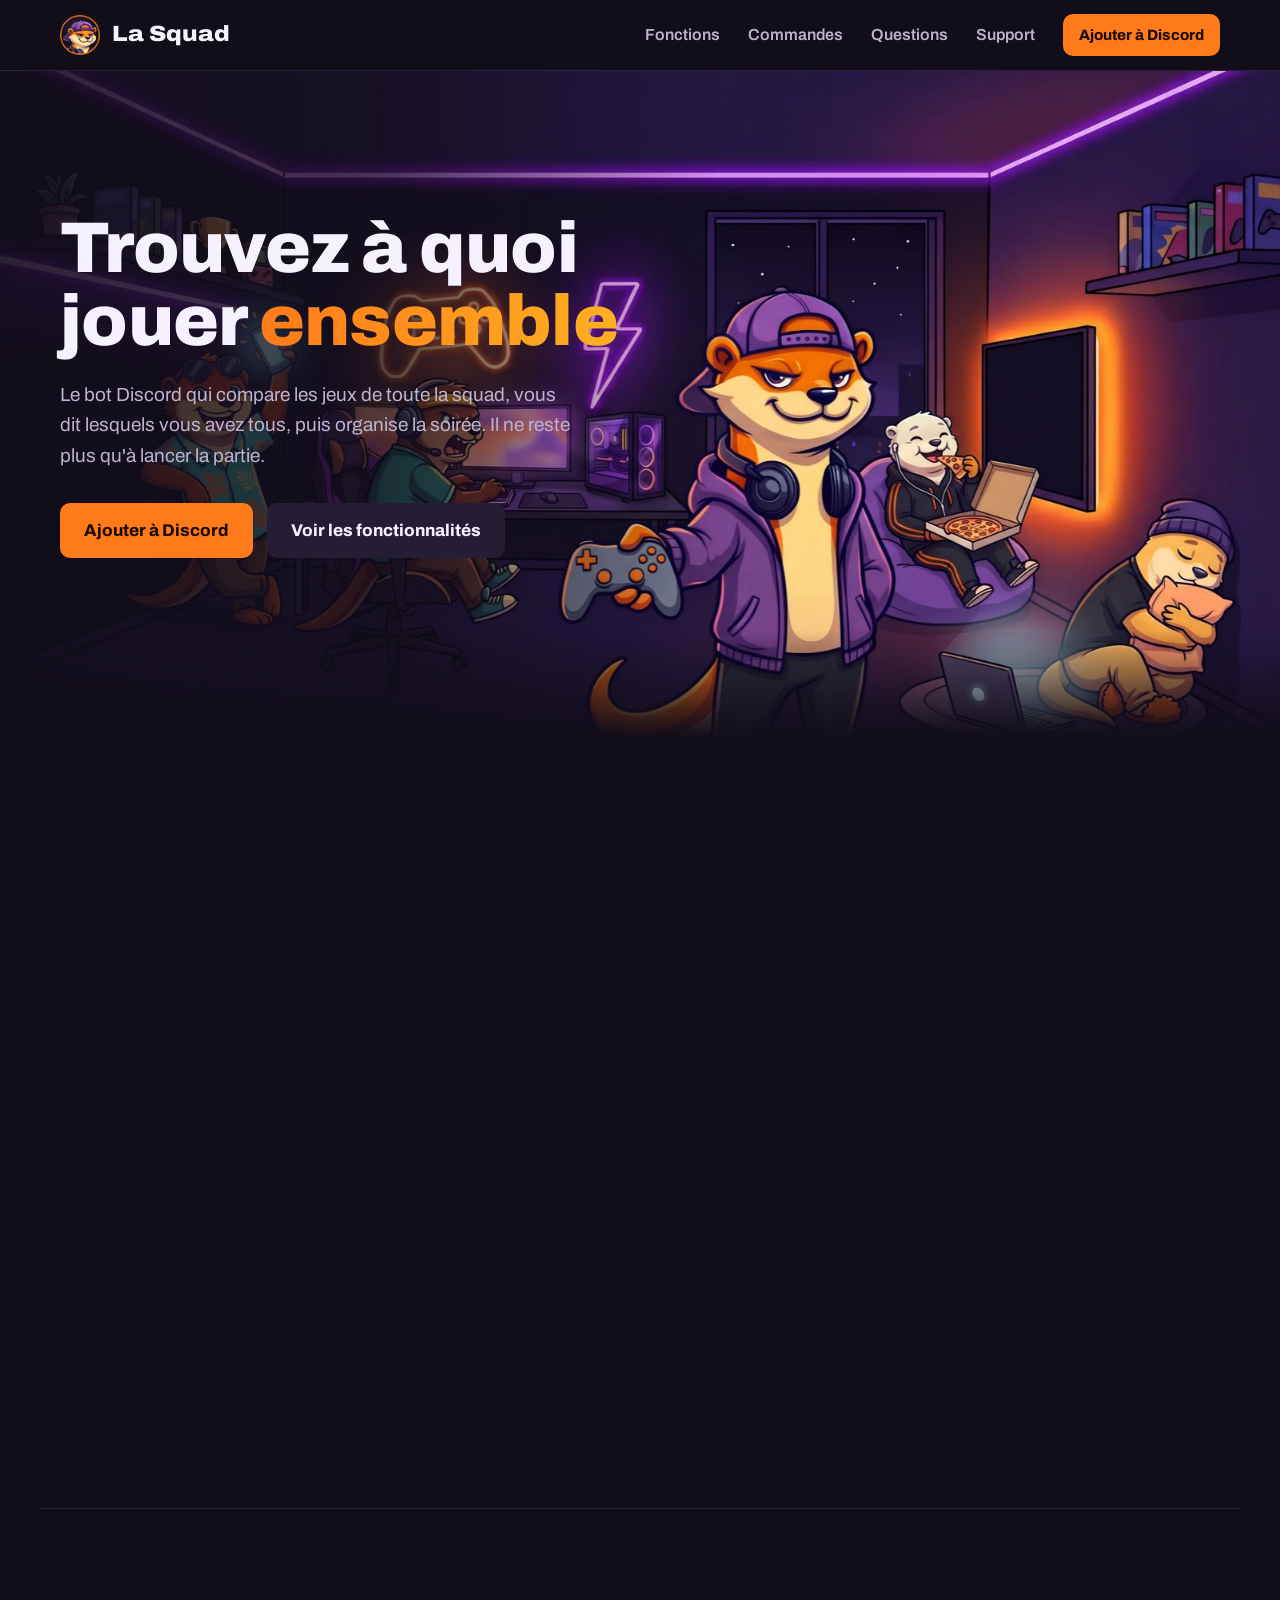
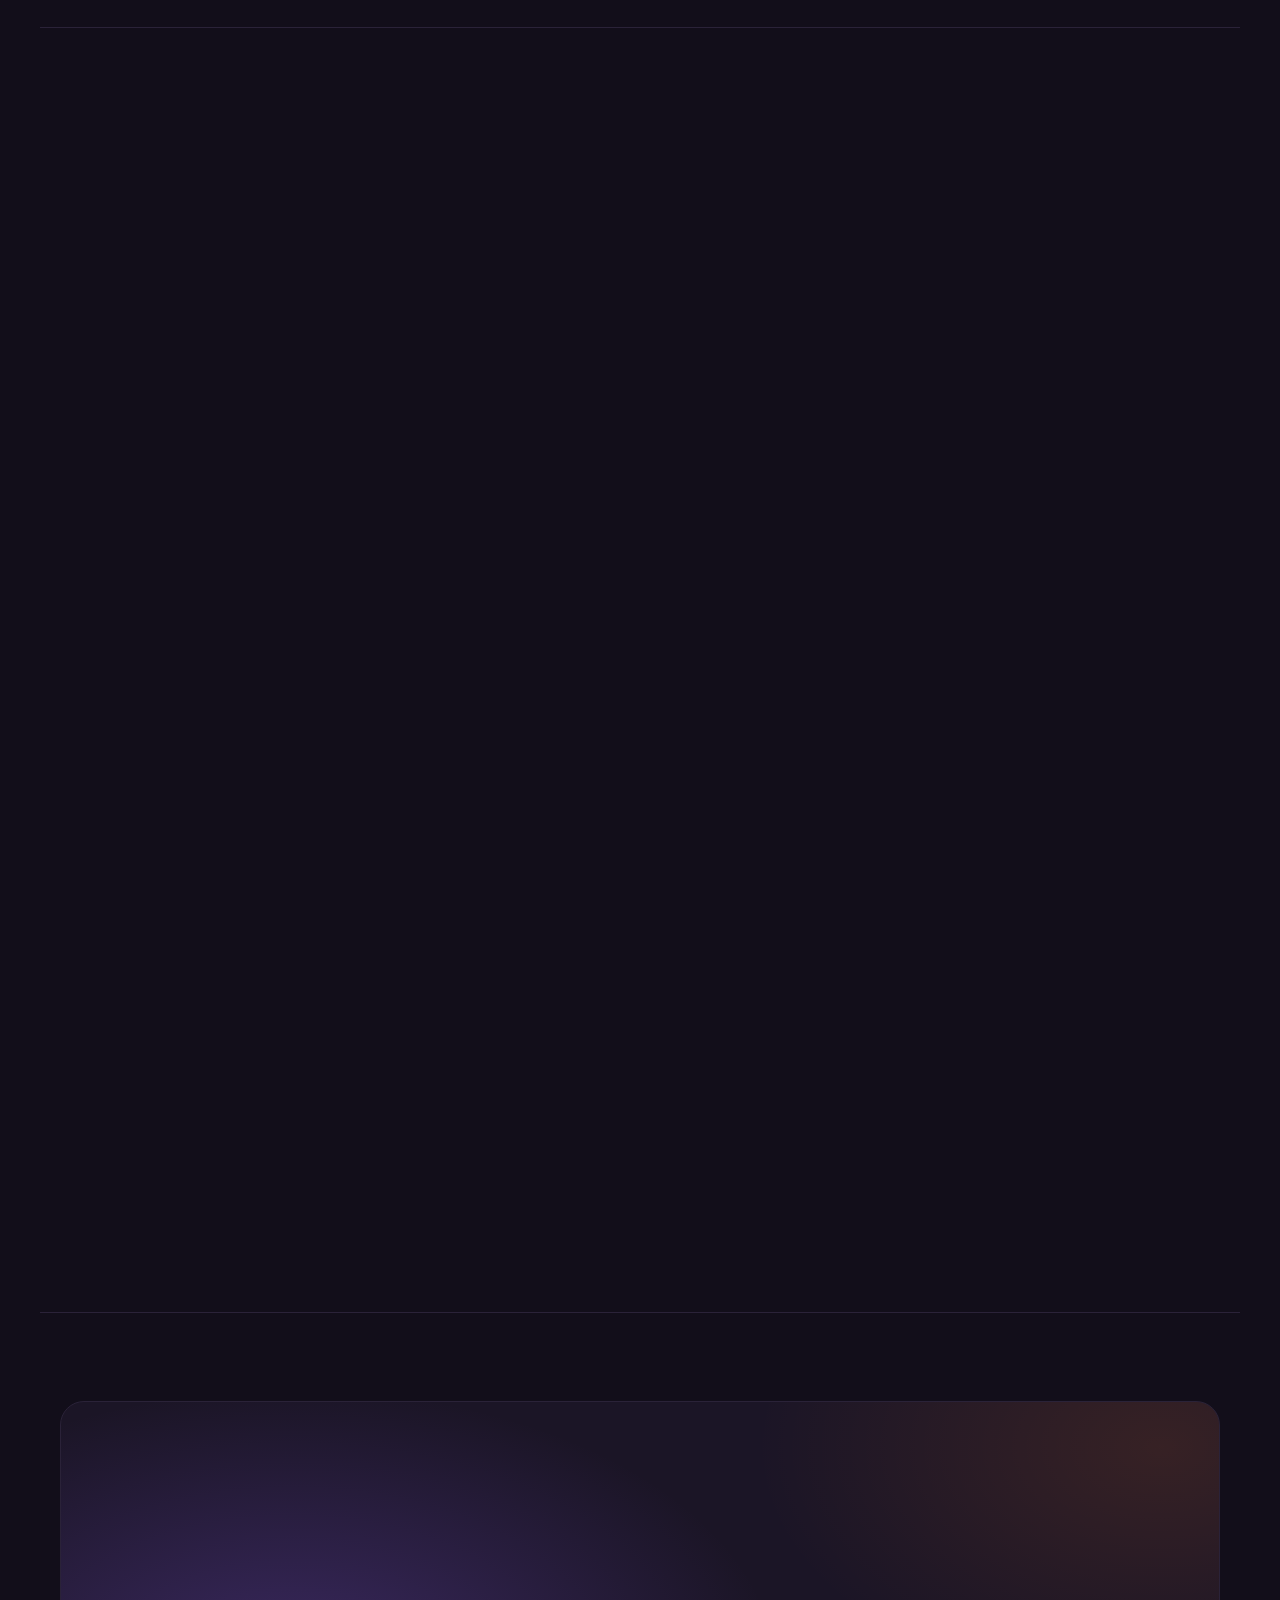
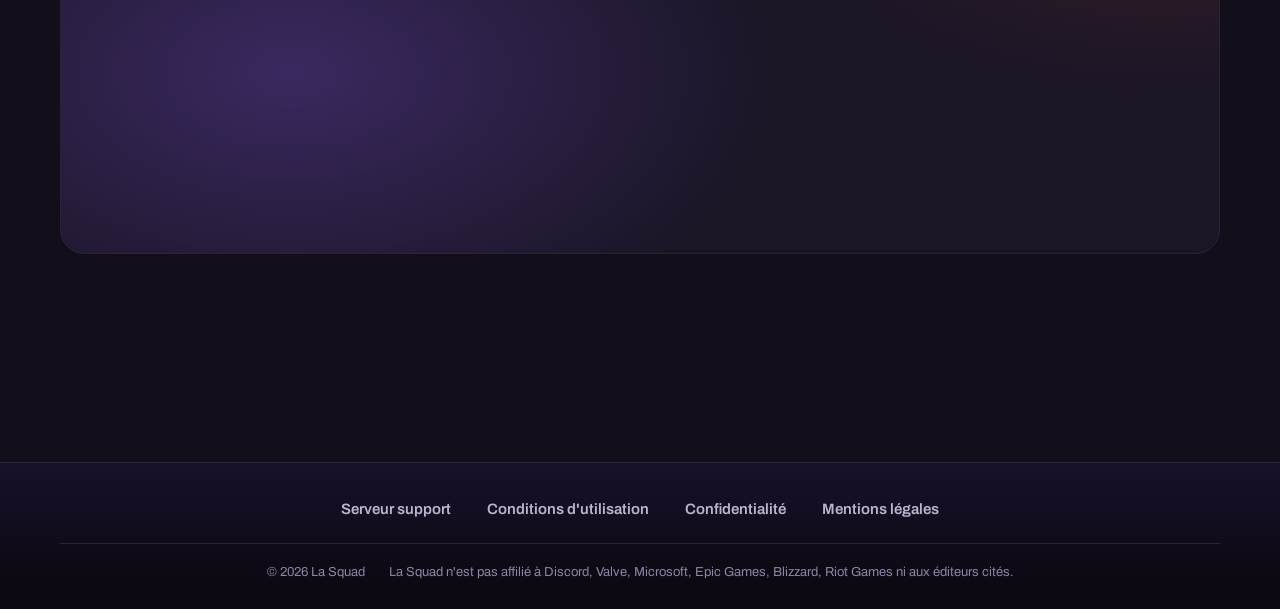
==== commit 30febc7c: "Mise à jour du site (2026-11-14)" ====
--- a/index.html
+++ b/index.html
@@ -33,6 +33,7 @@
         <a class="hide-mobile" href="#fonctions">Fonctions</a>
         <a class="hide-mobile" href="#commandes">Commandes</a>
         <a class="hide-mobile" href="#questions">Questions</a>
+        <a class="hide-mobile" href="https://discord.gg/kfkbDfQN4k" target="_blank" rel="noopener">Support</a>
         <!-- Remplace l'identifiant si tu changes d'application Discord -->
         <a class="btn small" href="https://discord.com/oauth2/authorize?client_id=1562905950069727302&amp;scope=bot+applications.commands&amp;permissions=19456">Ajouter à Discord</a>
       </nav>
@@ -261,7 +262,10 @@
           <div class="cta-txt reveal-r">
             <h2 class="h2">Ta squad t'attend</h2>
             <p>Ajoute La Squad à ton serveur et lancez la partie ce soir.</p>
-            <a class="btn" href="https://discord.com/oauth2/authorize?client_id=1562905950069727302&amp;scope=bot+applications.commands&amp;permissions=19456">Ajouter à Discord</a>
+            <div class="cta-btns">
+              <a class="btn" href="https://discord.com/oauth2/authorize?client_id=1562905950069727302&amp;scope=bot+applications.commands&amp;permissions=19456">Ajouter à Discord</a>
+              <a class="btn ghost" href="https://discord.gg/kfkbDfQN4k" target="_blank" rel="noopener">Rejoindre le serveur support</a>
+            </div>
           </div>
         </div>
       </div>
@@ -273,6 +277,7 @@
     <img class="foot-otter" src="loutre/allongee.webp" alt="" width="460" height="344" loading="lazy">
     <div class="wrap">
       <nav class="foot-links" aria-label="Informations">
+        <a href="https://discord.gg/kfkbDfQN4k" target="_blank" rel="noopener">Serveur support</a>
         <a href="cgu.html">Conditions d'utilisation</a>
         <a href="confidentialite.html">Confidentialité</a>
         <a href="cgu.html#mentions-legales">Mentions légales</a>
--- a/style.css
+++ b/style.css
@@ -259,11 +259,12 @@
 .cta-otter { width: 100%; max-width: 380px; height: auto; justify-self: center; filter: drop-shadow(0 16px 20px rgba(0, 0, 0, .5)); }
 .cta-txt .h2 { margin-bottom: 12px; }
 .cta-txt p { margin: 0 0 28px; color: var(--muted); font-size: 19px; }
+.cta-btns { display: flex; flex-wrap: wrap; gap: 12px; }
 
 /* --------------------------------------------------------------- bas de page */
 /* La loutre allongée avec sa manette est posée sur le bord du haut, à droite */
 footer { position: relative; margin-top: 120px; border-top: 1px solid var(--line); background: linear-gradient(180deg, #17112a, var(--night-2) 80%); }
-.foot-otter { position: absolute; right: max(6%, calc(50% - 560px)); bottom: calc(100% - 14px); width: 230px; height: auto; filter: drop-shadow(0 12px 16px rgba(0, 0, 0, .5)); pointer-events: none; }
+.foot-otter { position: absolute; right: max(6%, calc(50% - 560px)); bottom: calc(100% - 32px); width: 230px; height: auto; filter: drop-shadow(0 12px 16px rgba(0, 0, 0, .5)); pointer-events: none; }
 .foot-links { display: flex; flex-wrap: wrap; justify-content: center; gap: 10px 36px; padding-block: 34px 22px; font-size: 15px; font-weight: 600; }
 .foot-links a { color: var(--muted); transition: color .2s; }
 .foot-links a:hover { color: var(--text); }
@@ -323,6 +324,7 @@
   .hero-bg { position: relative; order: 2; height: auto; aspect-ratio: 4 / 3; object-position: 62% center; }
   .cta-box { grid-template-columns: 1fr; padding: 32px 24px; gap: 24px; text-align: center; }
   .cta-otter { max-width: 260px; }
+  .cta-btns { justify-content: center; }
   .feat.rev .txt { order: 0; }
   .feat .wrap { padding-block: 72px; }
   .minis { grid-template-columns: 1fr 1fr; }
@@ -336,7 +338,7 @@
   /* Rien ne dépasse à droite avant les animations : sur iPhone, ça élargit la page (dézoom, bande vide) */
   .visual::before { inset: 0; }
   .anim section .reveal-l, .anim section .reveal-r { transform: translateY(60px); }
-  .foot-otter { width: 160px; }
+  .foot-otter { width: 160px; bottom: calc(100% - 22px); }
   .une { position: static; justify-self: start; }
   .notif:nth-child(2) { margin-left: 0; }
   .mascot, .feat:not([id]) .mascot, #soiree .mascot, .squad .mascot { width: 120px; }
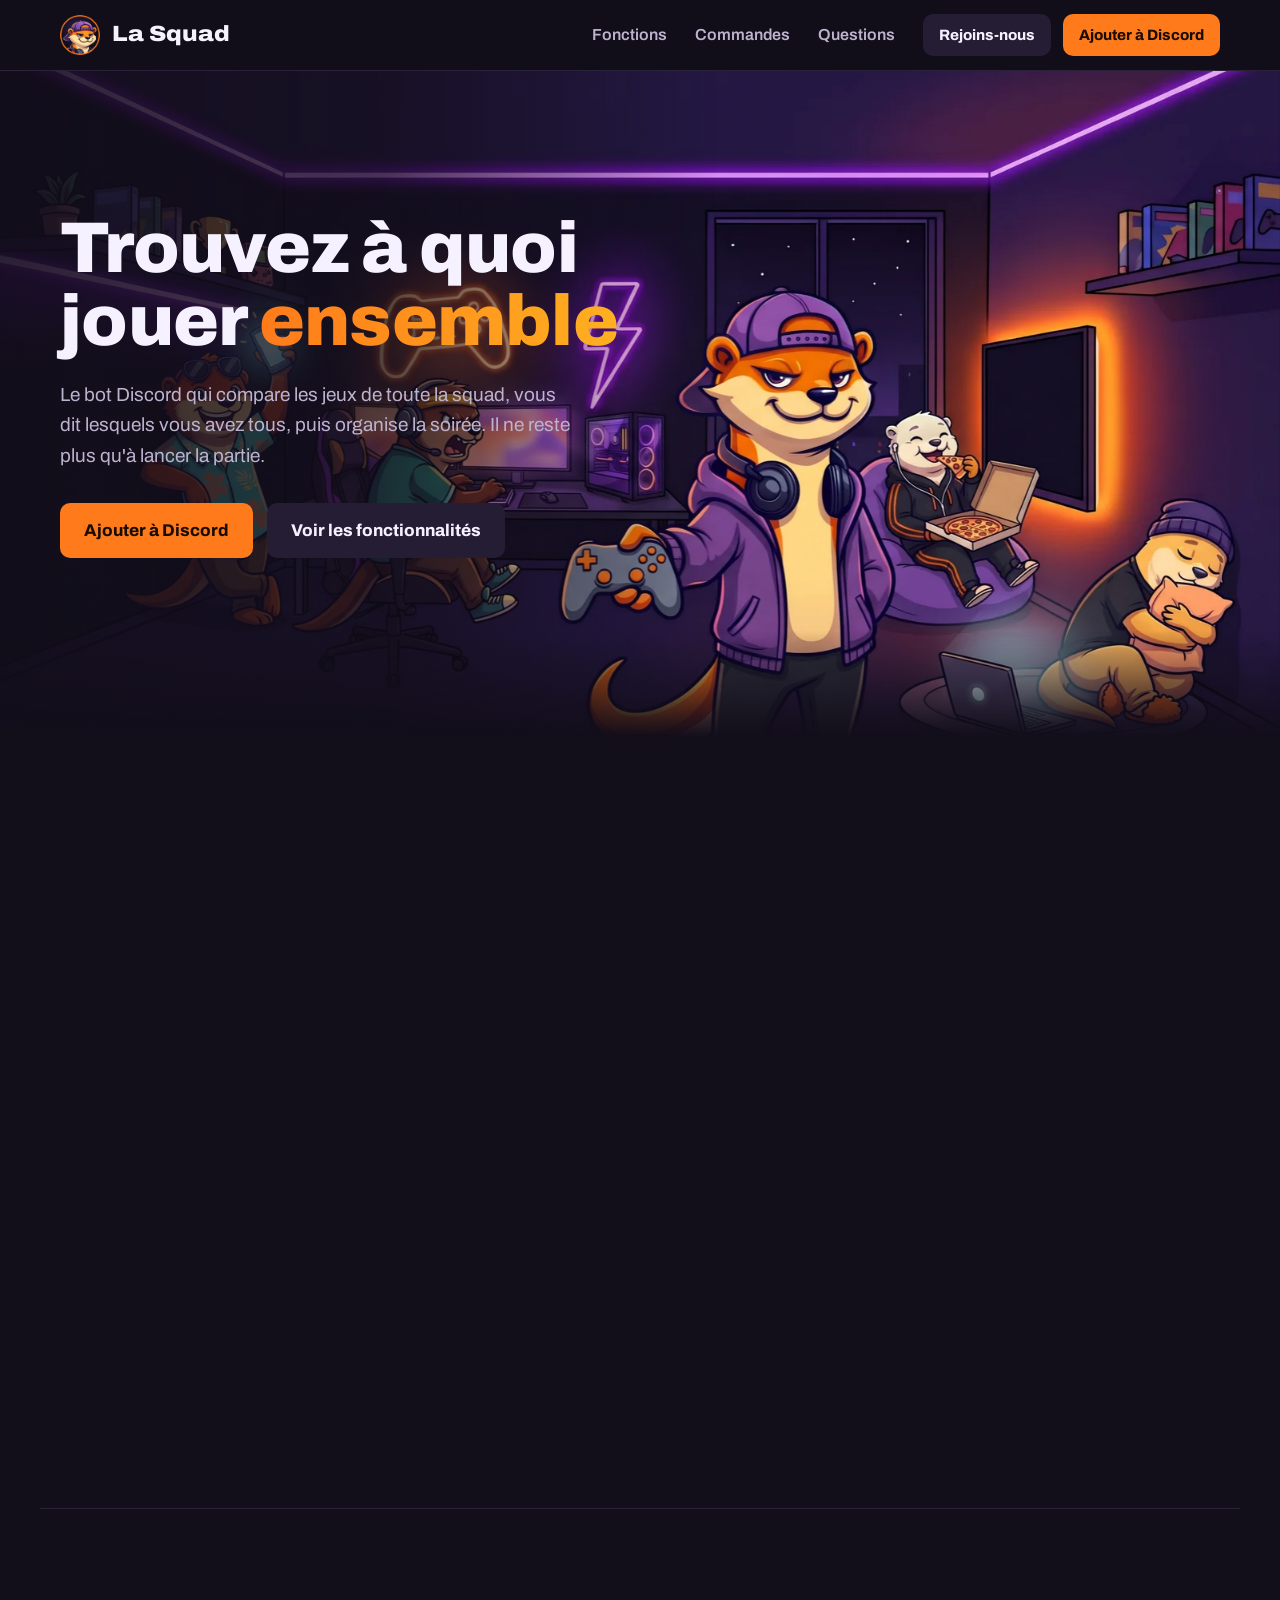
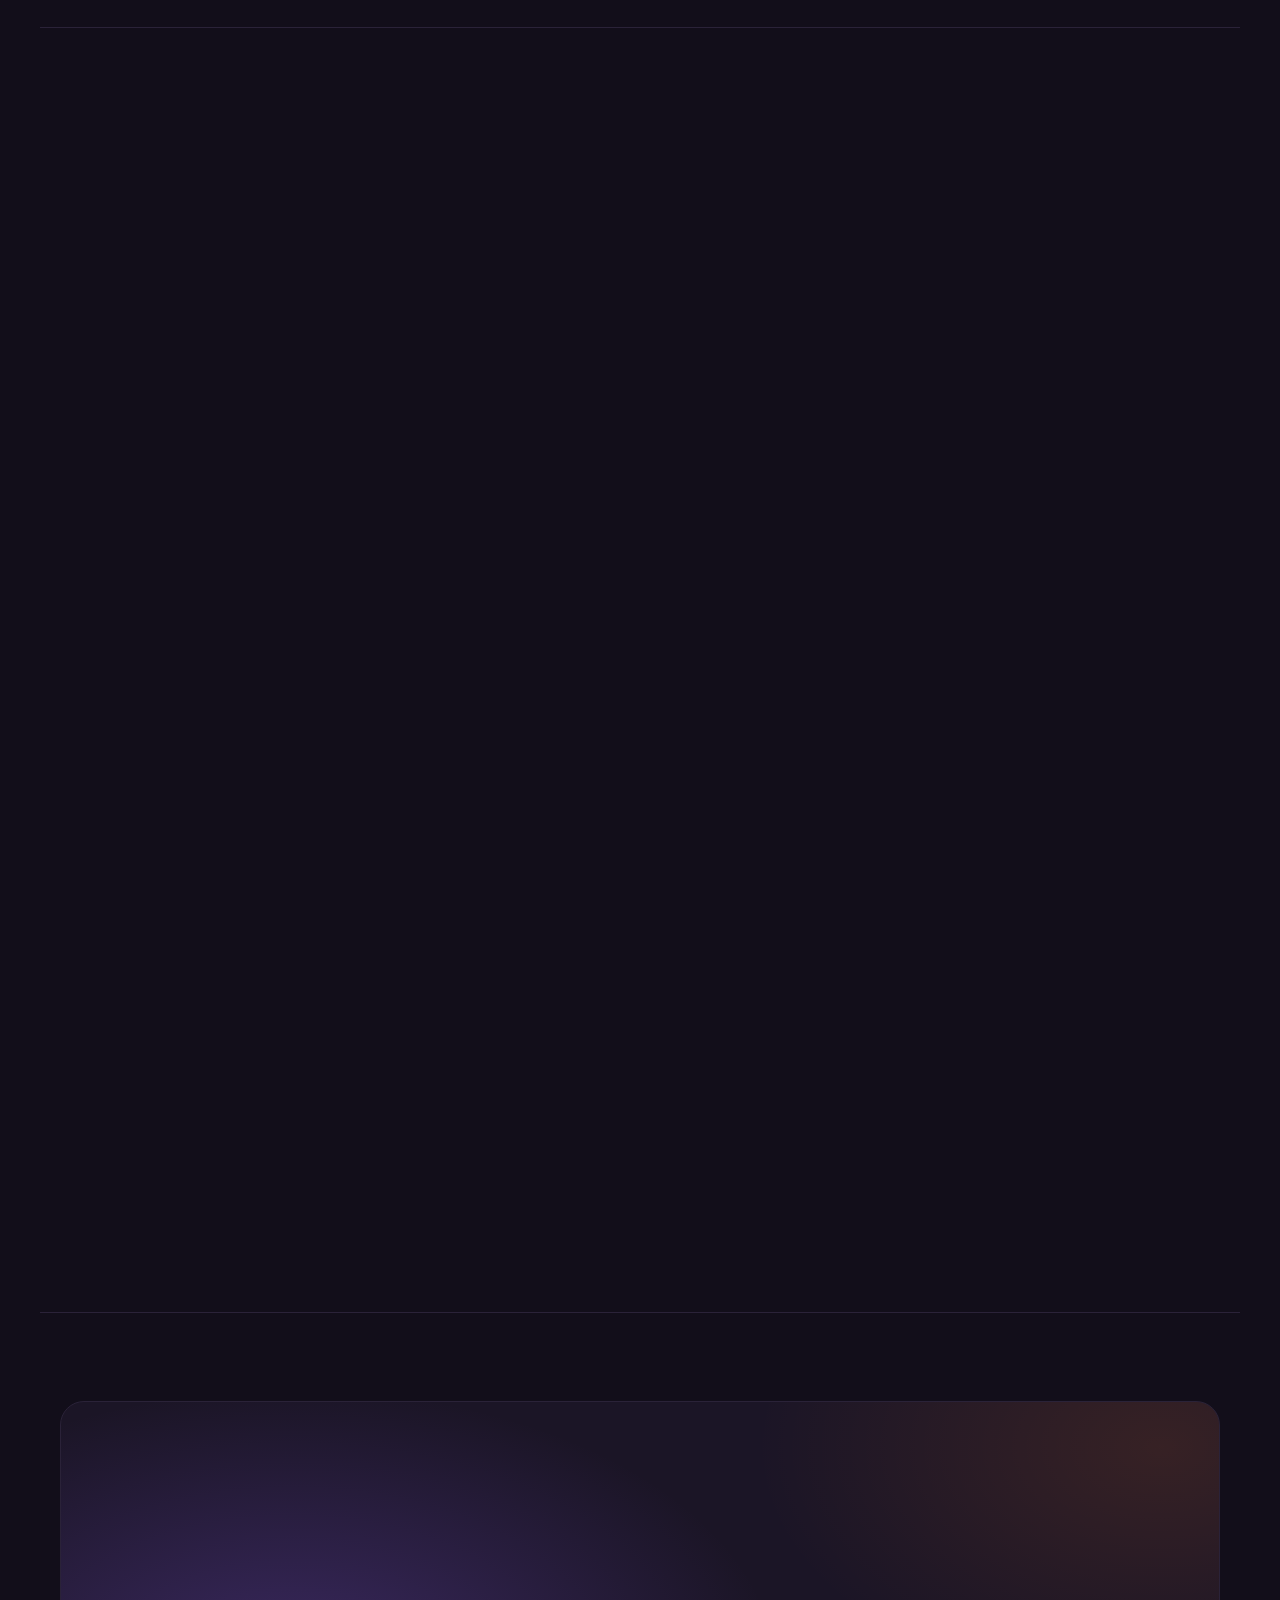
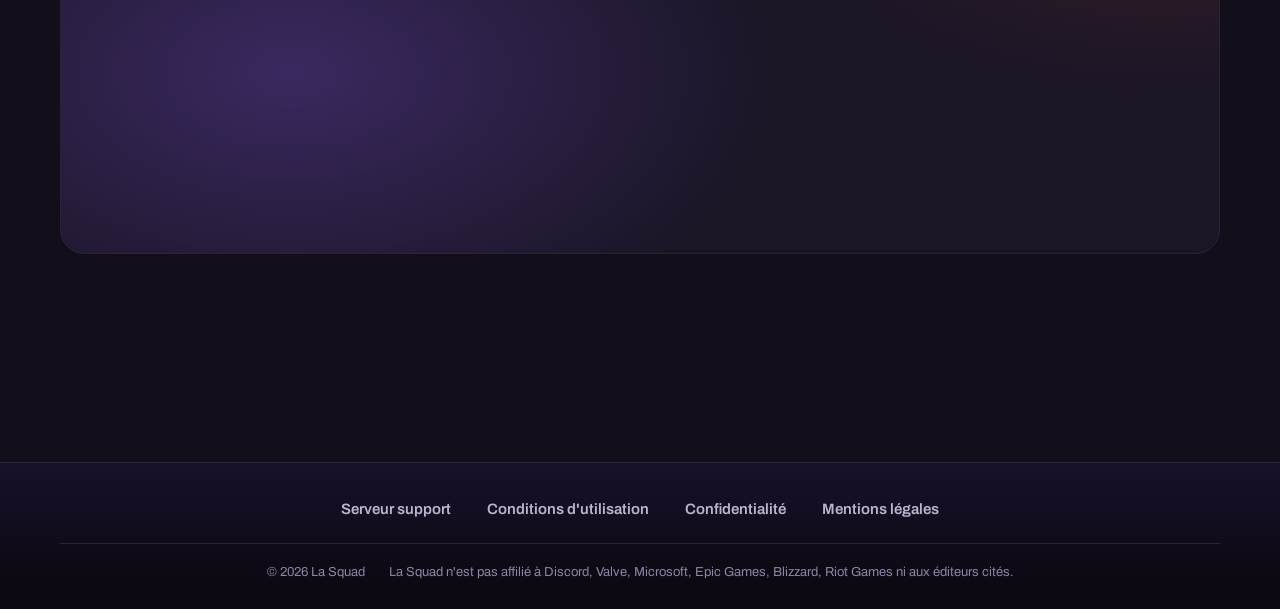
==== commit 422b8250: "Mise à jour du site (2026-11-14)" ====
--- a/index.html
+++ b/index.html
@@ -33,7 +33,7 @@
         <a class="hide-mobile" href="#fonctions">Fonctions</a>
         <a class="hide-mobile" href="#commandes">Commandes</a>
         <a class="hide-mobile" href="#questions">Questions</a>
-        <a class="hide-mobile" href="https://discord.gg/kfkbDfQN4k" target="_blank" rel="noopener">Support</a>
+        <a class="btn small ghost join" href="https://discord.gg/kfkbDfQN4k" target="_blank" rel="noopener">Rejoins-nous</a>
         <!-- Remplace l'identifiant si tu changes d'application Discord -->
         <a class="btn small" href="https://discord.com/oauth2/authorize?client_id=1562905950069727302&amp;scope=bot+applications.commands&amp;permissions=19456">Ajouter à Discord</a>
       </nav>
--- a/style.css
+++ b/style.css
@@ -72,6 +72,7 @@
 .logo { display: flex; gap: 12px; align-items: center; font-weight: 850; font-size: 22px; font-stretch: 112%; }
 .logo img { width: 40px; height: 40px; }
 nav { display: flex; gap: 28px; align-items: center; font-size: 16px; font-weight: 600; color: var(--muted); }
+nav .btn + .btn { margin-left: -16px; }  /* « Rejoins-nous » et « Ajouter à Discord » côte à côte */
 nav a:not(.btn) { position: relative; transition: color .2s; }
 nav a:not(.btn)::after { content: ""; position: absolute; left: 0; right: 0; bottom: -4px; height: 2px; background: var(--orange); border-radius: 2px; transform: scaleX(0); transition: transform .25s ease; }
 nav a:not(.btn):hover { color: var(--text); }
@@ -358,3 +359,6 @@
   html { scroll-behavior: auto; }
   *, *::before, *::after { transition: none !important; }
 }
+
+/* « Rejoins-nous » : caché seulement sur les petits téléphones, où il ne tient pas à côté de « Ajouter à Discord » */
+@media (max-width: 520px) { nav a.join { display: none; } }
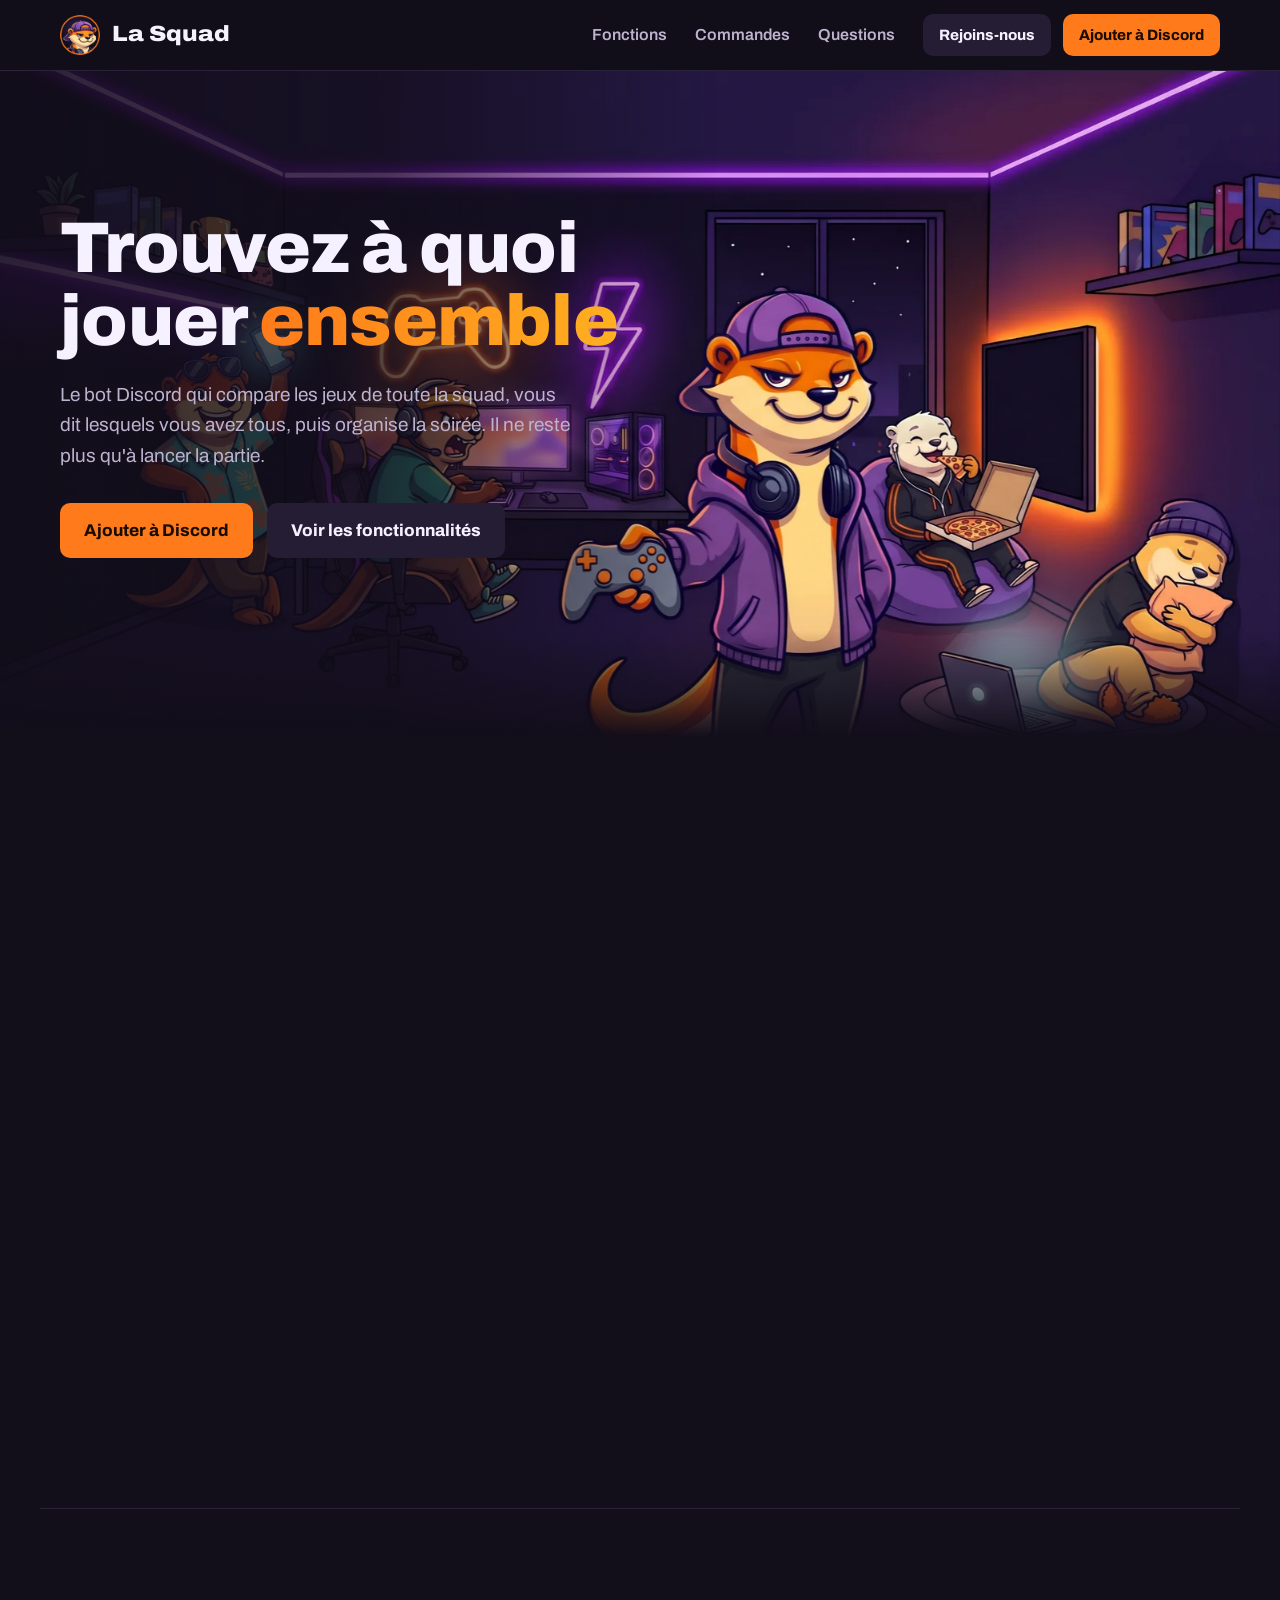
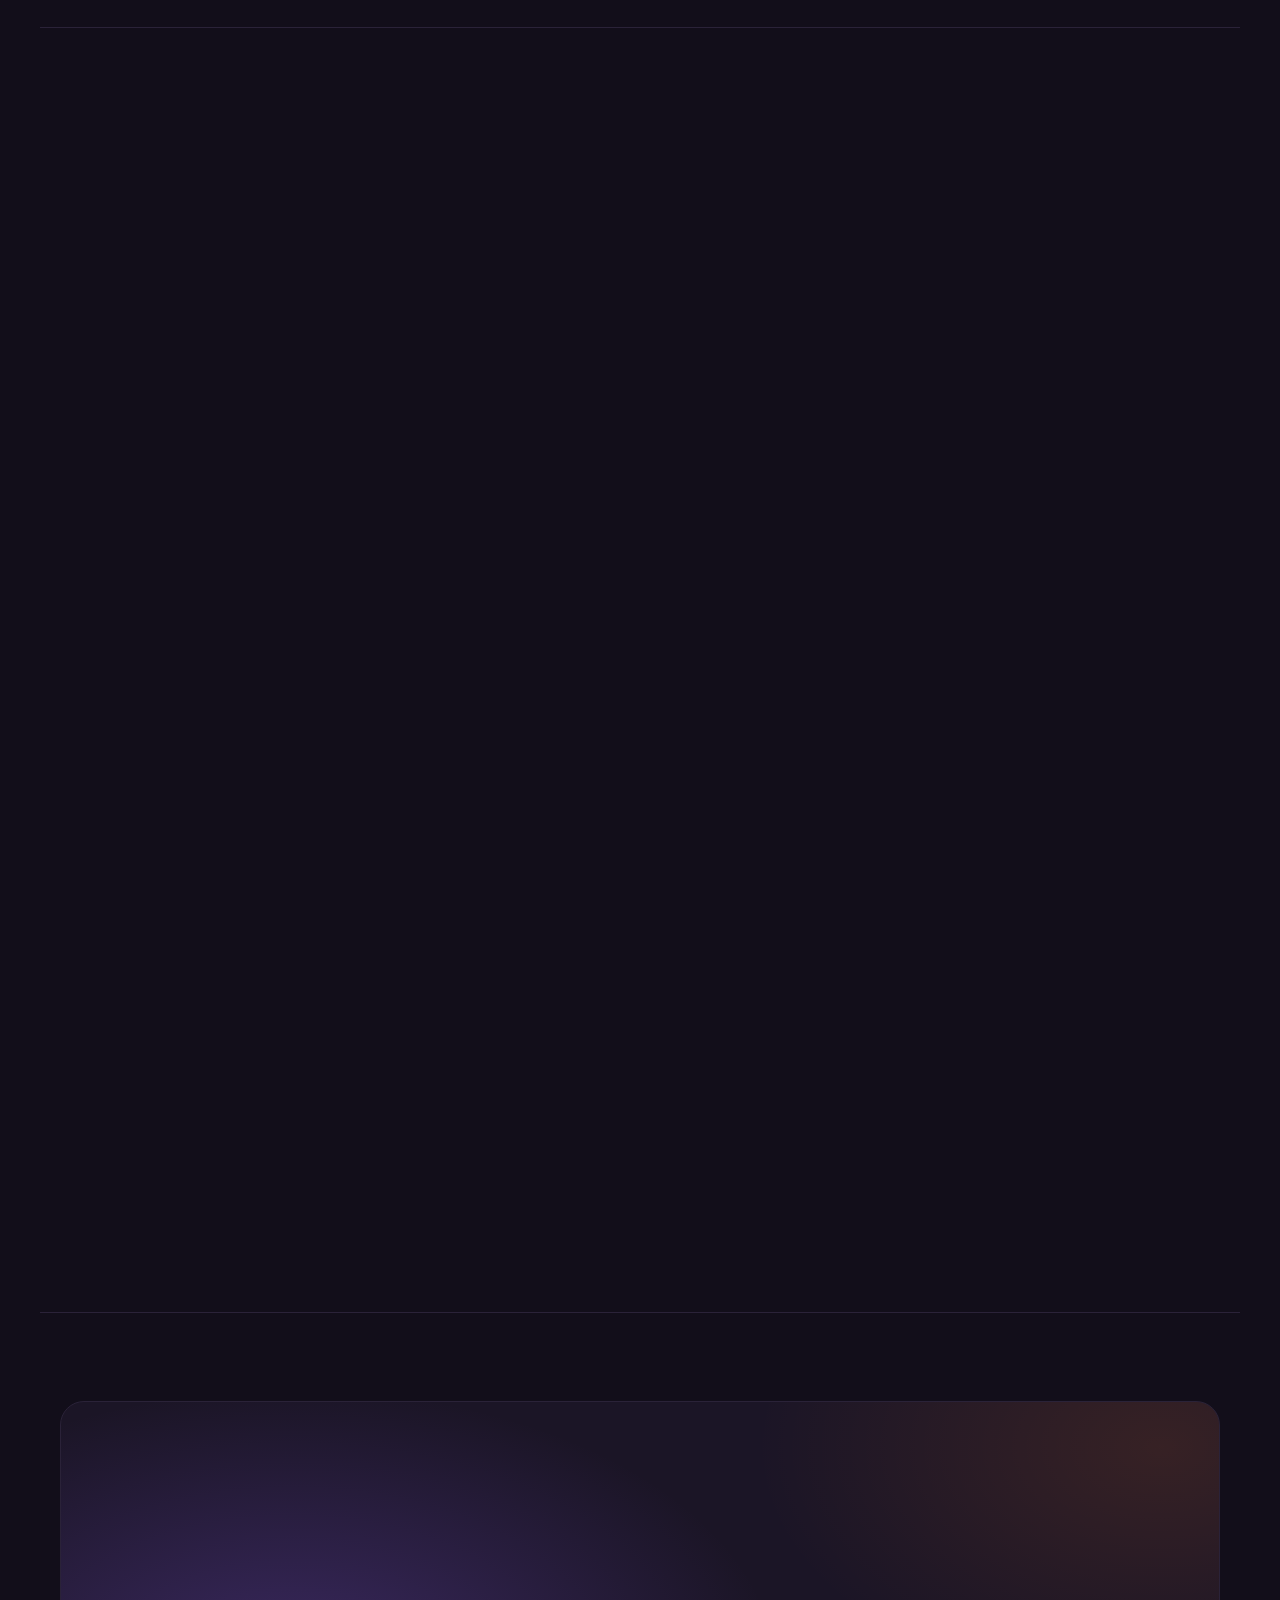
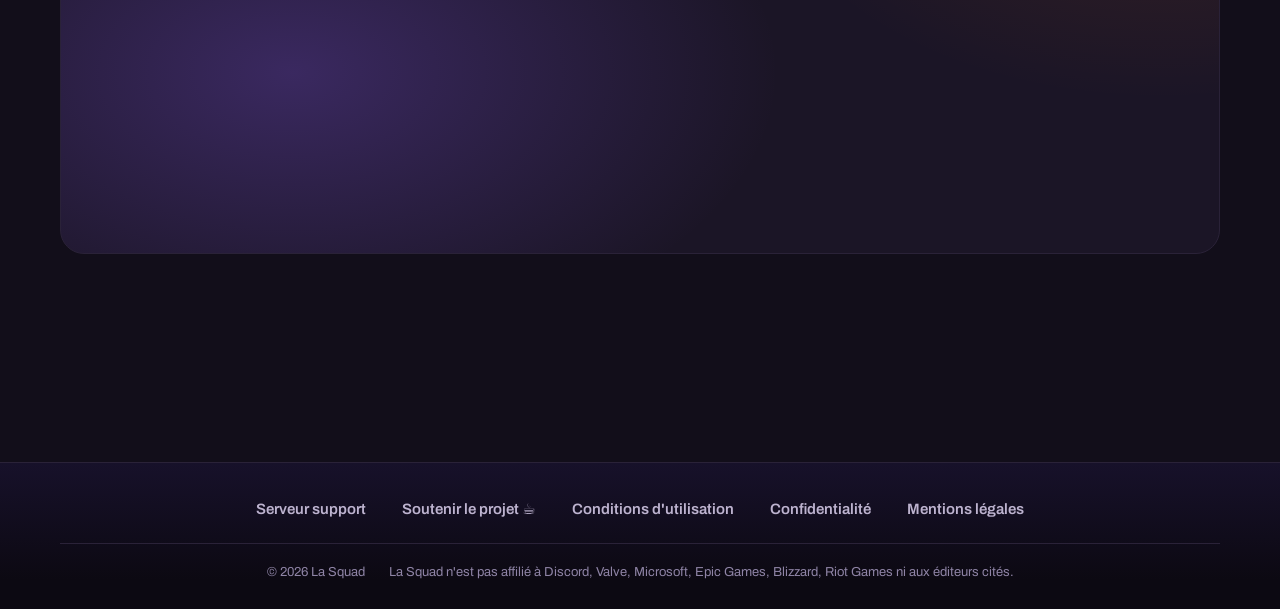
==== commit ba99bcf2: "Mise à jour du site (2026-11-15)" ====
--- a/index.html
+++ b/index.html
@@ -278,6 +278,7 @@
     <div class="wrap">
       <nav class="foot-links" aria-label="Informations">
         <a href="https://discord.gg/kfkbDfQN4k" target="_blank" rel="noopener">Serveur support</a>
+        <a href="https://ko-fi.com/botlasquad" target="_blank" rel="noopener">Soutenir le projet ☕</a>
         <a href="cgu.html">Conditions d'utilisation</a>
         <a href="confidentialite.html">Confidentialité</a>
         <a href="cgu.html#mentions-legales">Mentions légales</a>
